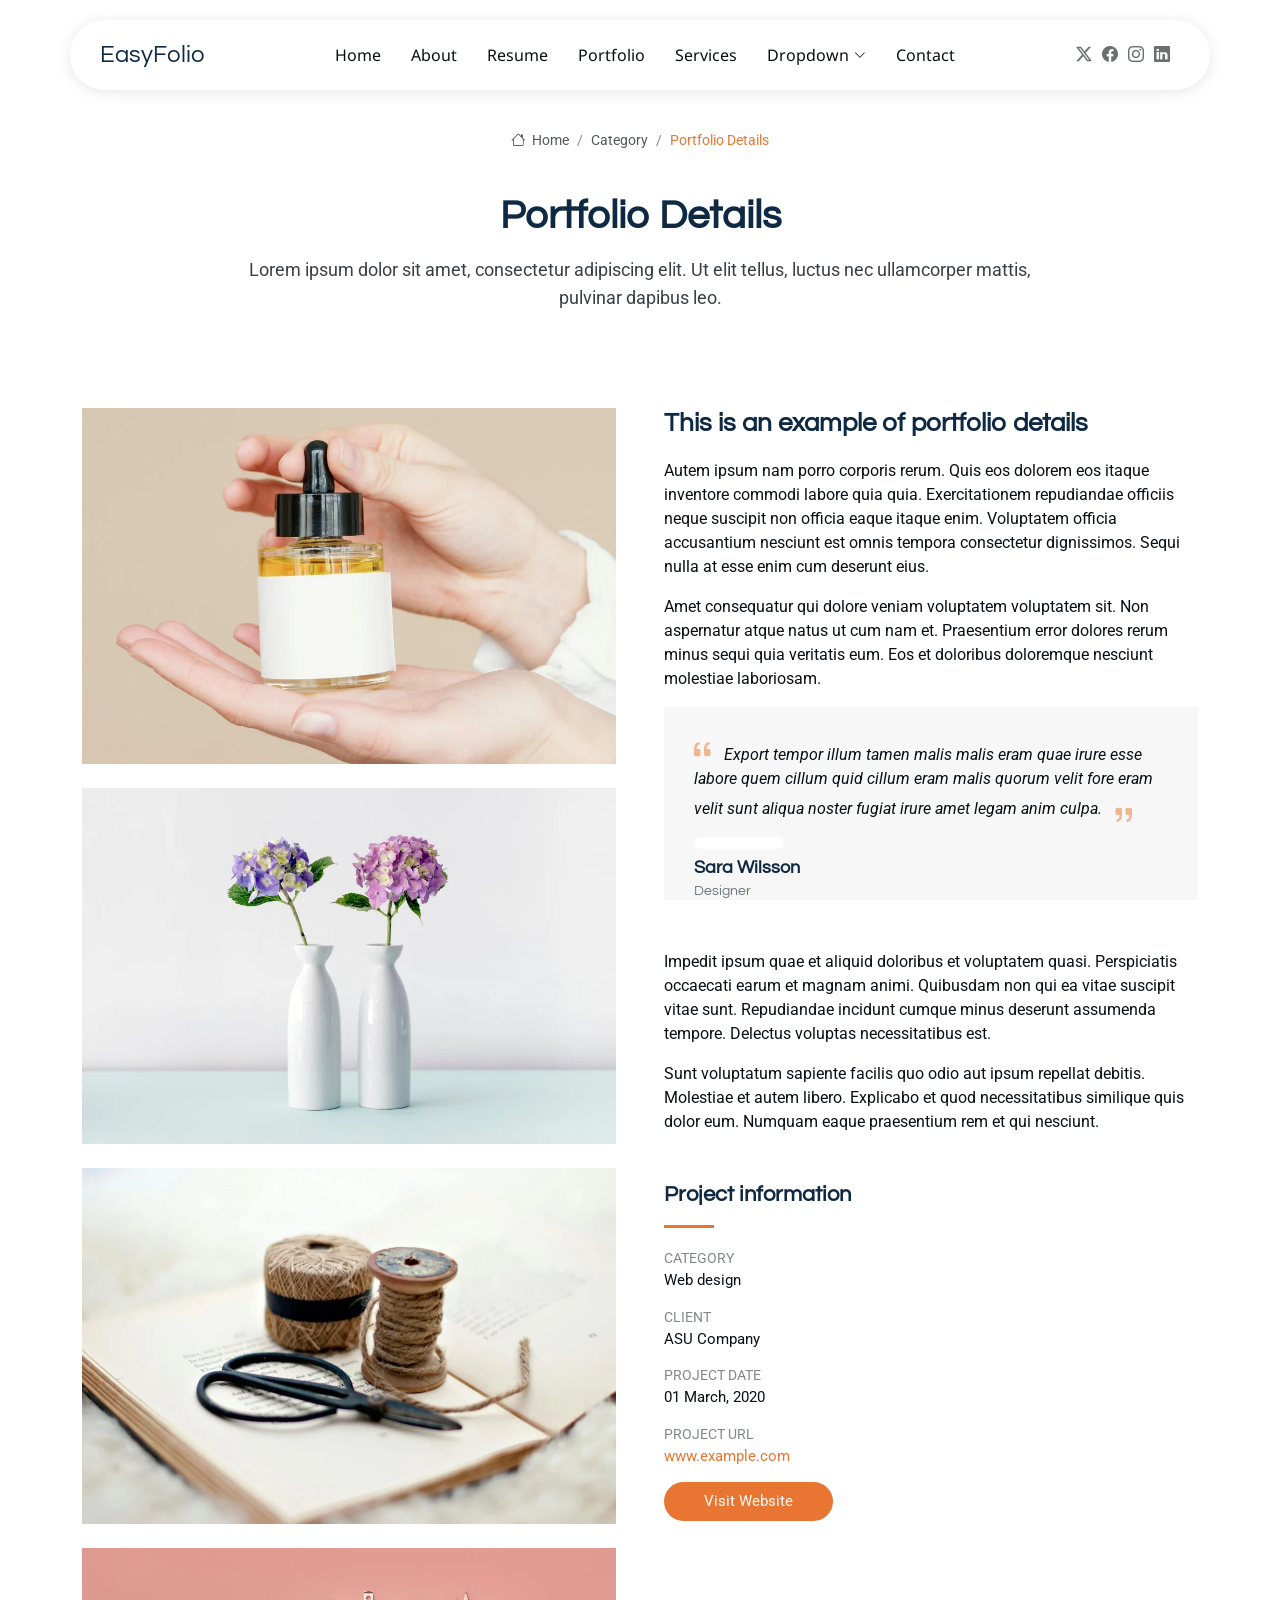
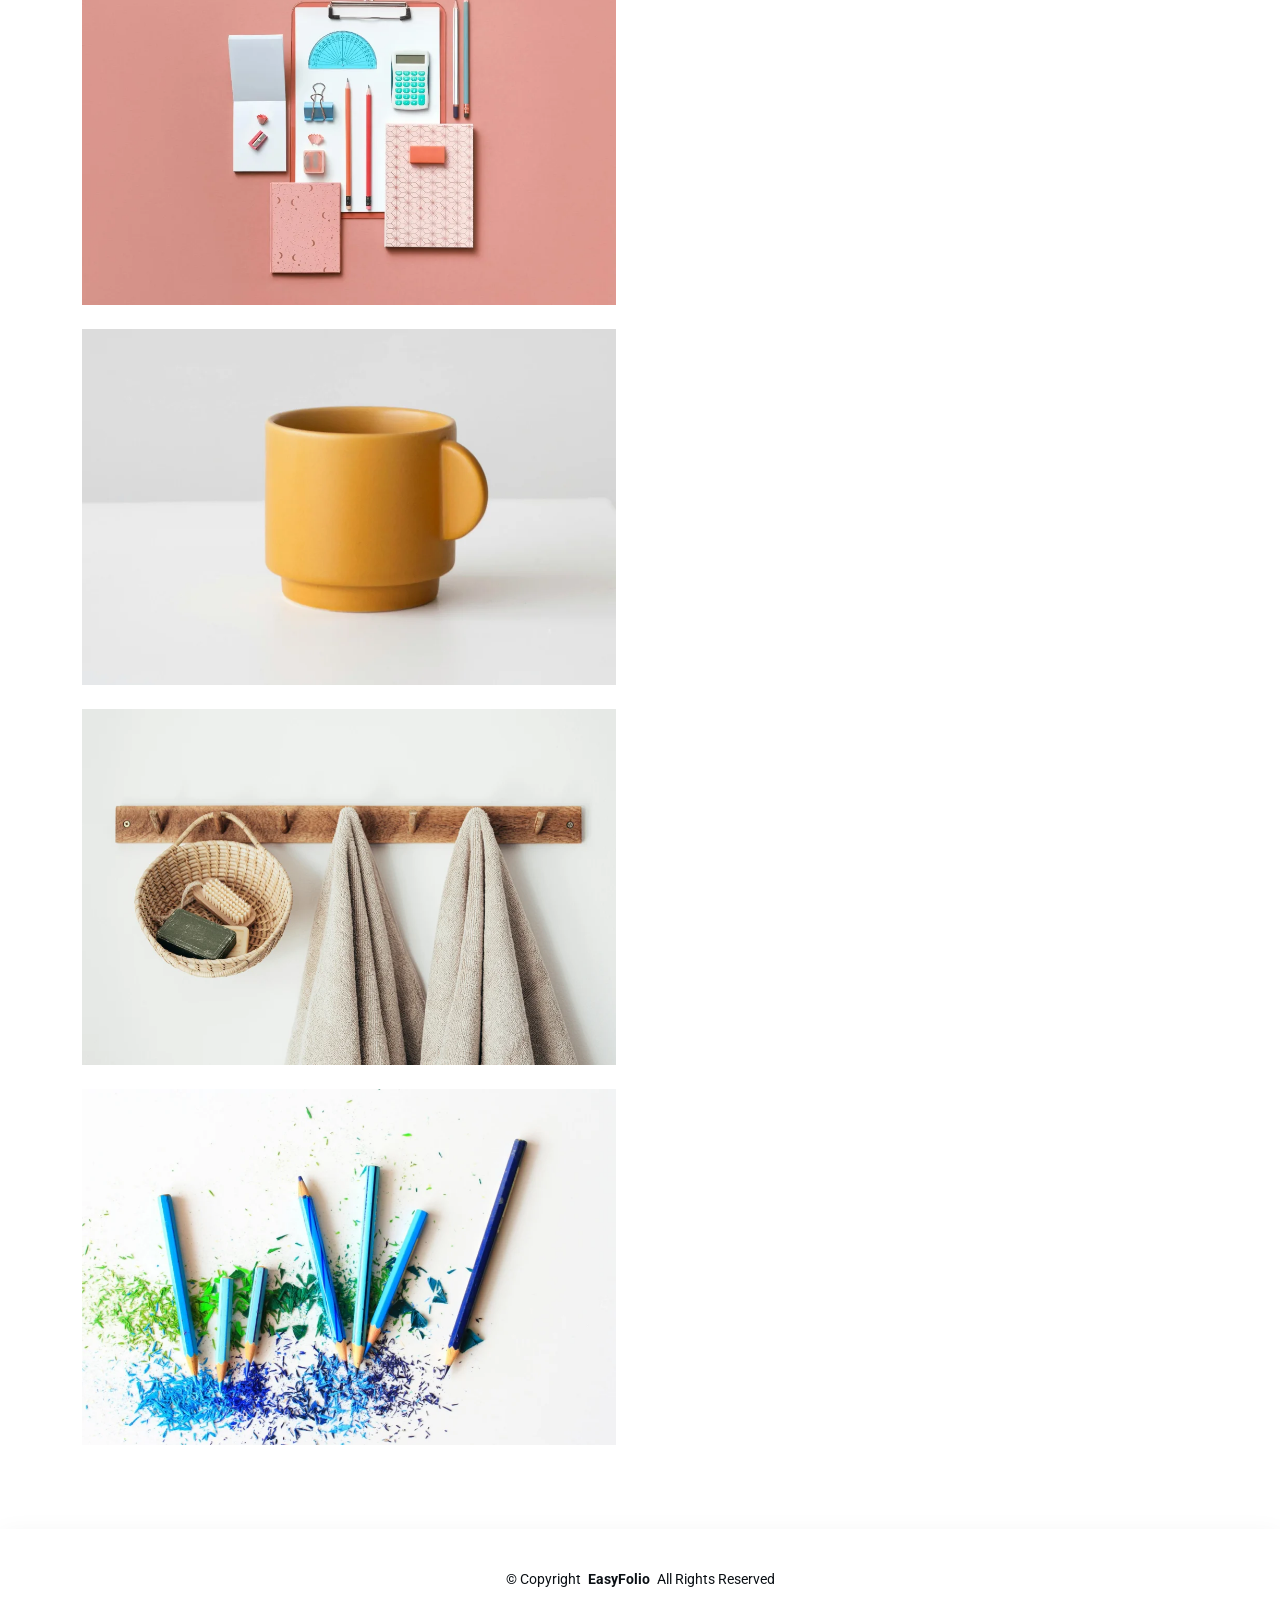
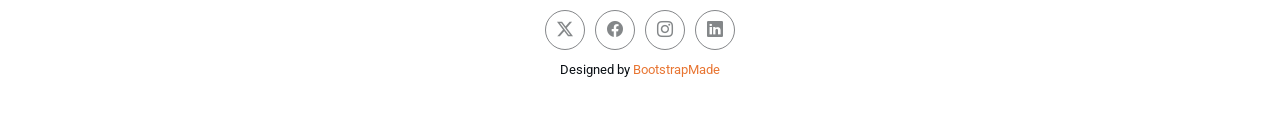
==== portfolio-details.html @ 19ba9a99 "first commit" ====
<!DOCTYPE html>
<html lang="en">

<head>
  <meta charset="utf-8">
  <meta content="width=device-width, initial-scale=1.0" name="viewport">
  <title>Portfolio Details - EasyFolio Bootstrap Template</title>
  <meta name="description" content="">
  <meta name="keywords" content="">

  <!-- Favicons -->
  <link href="assets/img/favicon.png" rel="icon">
  <link href="assets/img/apple-touch-icon.png" rel="apple-touch-icon">

  <!-- Fonts -->
  <link href="https://fonts.googleapis.com" rel="preconnect">
  <link href="https://fonts.gstatic.com" rel="preconnect" crossorigin>
  <link href="https://fonts.googleapis.com/css2?family=Roboto:ital,wght@0,100;0,300;0,400;0,500;0,700;0,900;1,100;1,300;1,400;1,500;1,700;1,900&family=Noto+Sans:ital,wght@0,100;0,200;0,300;0,400;0,500;0,600;0,700;0,800;0,900;1,100;1,200;1,300;1,400;1,500;1,600;1,700;1,800;1,900&family=Questrial:wght@400&display=swap" rel="stylesheet">

  <!-- Vendor CSS Files -->
  <link href="assets/vendor/bootstrap/css/bootstrap.min.css" rel="stylesheet">
  <link href="assets/vendor/bootstrap-icons/bootstrap-icons.css" rel="stylesheet">
  <link href="assets/vendor/aos/aos.css" rel="stylesheet">
  <link href="assets/vendor/glightbox/css/glightbox.min.css" rel="stylesheet">
  <link href="assets/vendor/swiper/swiper-bundle.min.css" rel="stylesheet">

  <!-- Main CSS File -->
  <link href="assets/css/main.css" rel="stylesheet">

  <!-- =======================================================
  * Template Name: EasyFolio
  * Template URL: https://bootstrapmade.com/easyfolio-bootstrap-portfolio-template/
  * Updated: Feb 21 2025 with Bootstrap v5.3.3
  * Author: BootstrapMade.com
  * License: https://bootstrapmade.com/license/
  ======================================================== -->
</head>

<body class="portfolio-details-page">

  <header id="header" class="header d-flex align-items-center sticky-top">
    <div class="header-container container-fluid container-xl position-relative d-flex align-items-center justify-content-between">

      <a href="index.html" class="logo d-flex align-items-center me-auto me-xl-0">
        <!-- Uncomment the line below if you also wish to use an image logo -->
        <!-- <img src="assets/img/logo.webp" alt=""> -->
        <h1 class="sitename">EasyFolio</h1>
      </a>

      <nav id="navmenu" class="navmenu">
        <ul>
          <li><a href="#hero">Home</a></li>
          <li><a href="#about">About</a></li>
          <li><a href="#resume">Resume</a></li>
          <li><a href="#portfolio">Portfolio</a></li>
          <li><a href="#services">Services</a></li>
          <li class="dropdown"><a href="#"><span>Dropdown</span> <i class="bi bi-chevron-down toggle-dropdown"></i></a>
            <ul>
              <li><a href="#">Dropdown 1</a></li>
              <li class="dropdown"><a href="#"><span>Deep Dropdown</span> <i class="bi bi-chevron-down toggle-dropdown"></i></a>
                <ul>
                  <li><a href="#">Deep Dropdown 1</a></li>
                  <li><a href="#">Deep Dropdown 2</a></li>
                  <li><a href="#">Deep Dropdown 3</a></li>
                  <li><a href="#">Deep Dropdown 4</a></li>
                  <li><a href="#">Deep Dropdown 5</a></li>
                </ul>
              </li>
              <li><a href="#">Dropdown 2</a></li>
              <li><a href="#">Dropdown 3</a></li>
              <li><a href="#">Dropdown 4</a></li>
            </ul>
          </li>
          <li><a href="#contact">Contact</a></li>
        </ul>
        <i class="mobile-nav-toggle d-xl-none bi bi-list"></i>
      </nav>

      <div class="header-social-links">
        <a href="#" class="twitter"><i class="bi bi-twitter-x"></i></a>
        <a href="#" class="facebook"><i class="bi bi-facebook"></i></a>
        <a href="#" class="instagram"><i class="bi bi-instagram"></i></a>
        <a href="#" class="linkedin"><i class="bi bi-linkedin"></i></a>
      </div>

    </div>
  </header>

  <main class="main">

    <!-- Page Title -->
    <div class="page-title">
      <div class="breadcrumbs">
        <nav aria-label="breadcrumb">
          <ol class="breadcrumb">
            <li class="breadcrumb-item"><a href="#"><i class="bi bi-house"></i> Home</a></li>
            <li class="breadcrumb-item"><a href="#">Category</a></li>
            <li class="breadcrumb-item active current">Portfolio Details</li>
          </ol>
        </nav>
      </div>

      <div class="title-wrapper">
        <h1>Portfolio Details</h1>
        <p>Lorem ipsum dolor sit amet, consectetur adipiscing elit. Ut elit tellus, luctus nec ullamcorper mattis, pulvinar dapibus leo.</p>
      </div>
    </div><!-- End Page Title -->

    <!-- Portfolio Details Section -->
    <section id="portfolio-details" class="portfolio-details section">

      <div class="container" data-aos="fade-up">

        <div class="row gy-4 g-lg-5">
          <div class="col-lg-6">
            <img src="assets/img/portfolio/portfolio-1.webp" class="img-fluid mb-4" alt="">
            <img src="assets/img/portfolio/portfolio-10.webp" class="img-fluid mb-4" alt="">
            <img src="assets/img/portfolio/portfolio-7.webp" class="img-fluid mb-4" alt="">
            <img src="assets/img/portfolio/portfolio-4.webp" class="img-fluid mb-4" alt="">
            <img src="assets/img/portfolio/portfolio-5.webp" class="img-fluid mb-4" alt="">
            <img src="assets/img/portfolio/portfolio-11.webp" class="img-fluid mb-4" alt="">
            <img src="assets/img/portfolio/portfolio-8.webp" class="img-fluid mb-4" alt="">
          </div>

          <div class="col-lg-6">

            <div class="position-sticky" style="top: 40px">
              <div class="portfolio-description">
                <h2>This is an example of portfolio details</h2>
                <p>
                  Autem ipsum nam porro corporis rerum. Quis eos dolorem eos itaque inventore commodi labore quia quia. Exercitationem repudiandae officiis neque suscipit non officia eaque itaque enim. Voluptatem officia accusantium nesciunt est omnis tempora consectetur dignissimos. Sequi nulla at esse enim cum deserunt eius.
                </p>
                <p>
                  Amet consequatur qui dolore veniam voluptatem voluptatem sit. Non aspernatur atque natus ut cum nam et. Praesentium error dolores rerum minus sequi quia veritatis eum. Eos et doloribus doloremque nesciunt molestiae laboriosam.
                </p>

                <div class="testimonial-item">
                  <p>
                    <i class="bi bi-quote quote-icon-left"></i>
                    <span>Export tempor illum tamen malis malis eram quae irure esse labore quem cillum quid cillum eram malis quorum velit fore eram velit sunt aliqua noster fugiat irure amet legam anim culpa.</span>
                    <i class="bi bi-quote quote-icon-right"></i>
                  </p>
                  <div>
                    <img src="assets/img/person/person-f-5.webp" class="testimonial-img" alt="">
                    <h3>Sara Wilsson</h3>
                    <h4>Designer</h4>
                  </div>
                </div>

                <p>
                  Impedit ipsum quae et aliquid doloribus et voluptatem quasi. Perspiciatis occaecati earum et magnam animi. Quibusdam non qui ea vitae suscipit vitae sunt. Repudiandae incidunt cumque minus deserunt assumenda tempore. Delectus voluptas necessitatibus est.
                </p>

                <p>
                  Sunt voluptatum sapiente facilis quo odio aut ipsum repellat debitis. Molestiae et autem libero. Explicabo et quod necessitatibus similique quis dolor eum. Numquam eaque praesentium rem et qui nesciunt.
                </p>

              </div>

              <div class="portfolio-info mt-5">
                <h3>Project information</h3>
                <ul>
                  <li><strong>Category</strong> Web design</li>
                  <li><strong>Client</strong> ASU Company</li>
                  <li><strong>Project date</strong> 01 March, 2020</li>
                  <li><strong>Project URL</strong> <a href="#">www.example.com</a></li>
                  <li><a href="#" class="btn-visit align-self-start">Visit Website</a></li>
                </ul>
              </div>
            </div>

          </div>
        </div>

      </div>

    </section><!-- /Portfolio Details Section -->

  </main>

  <footer id="footer" class="footer">

    <div class="container">
      <div class="copyright text-center ">
        <p>© <span>Copyright</span> <strong class="px-1 sitename">EasyFolio</strong> <span>All Rights Reserved</span></p>
      </div>
      <div class="social-links d-flex justify-content-center">
        <a href=""><i class="bi bi-twitter-x"></i></a>
        <a href=""><i class="bi bi-facebook"></i></a>
        <a href=""><i class="bi bi-instagram"></i></a>
        <a href=""><i class="bi bi-linkedin"></i></a>
      </div>
      <div class="credits">
        <!-- All the links in the footer should remain intact. -->
        <!-- You can delete the links only if you've purchased the pro version. -->
        <!-- Licensing information: https://bootstrapmade.com/license/ -->
        <!-- Purchase the pro version with working PHP/AJAX contact form: [buy-url] -->
        Designed by <a href="https://bootstrapmade.com/">BootstrapMade</a>
      </div>
    </div>

  </footer>

  <!-- Scroll Top -->
  <a href="#" id="scroll-top" class="scroll-top d-flex align-items-center justify-content-center"><i class="bi bi-arrow-up-short"></i></a>

  <!-- Vendor JS Files -->
  <script src="assets/vendor/bootstrap/js/bootstrap.bundle.min.js"></script>
  <script src="assets/vendor/php-email-form/validate.js"></script>
  <script src="assets/vendor/aos/aos.js"></script>
  <script src="assets/vendor/waypoints/noframework.waypoints.js"></script>
  <script src="assets/vendor/glightbox/js/glightbox.min.js"></script>
  <script src="assets/vendor/imagesloaded/imagesloaded.pkgd.min.js"></script>
  <script src="assets/vendor/isotope-layout/isotope.pkgd.min.js"></script>
  <script src="assets/vendor/swiper/swiper-bundle.min.js"></script>

  <!-- Main JS File -->
  <script src="assets/js/main.js"></script>

</body>

</html>
---- assets/css/main.css ----
/**
* Template Name: EasyFolio
* Template URL: https://bootstrapmade.com/easyfolio-bootstrap-portfolio-template/
* Updated: Feb 21 2025 with Bootstrap v5.3.3
* Author: BootstrapMade.com
* License: https://bootstrapmade.com/license/
*/

/*--------------------------------------------------------------
# Font & Color Variables
# Help: https://bootstrapmade.com/color-system/
--------------------------------------------------------------*/
/* Fonts */
:root {
  --default-font: "Roboto",  system-ui, -apple-system, "Segoe UI", Roboto, "Helvetica Neue", Arial, "Noto Sans", "Liberation Sans", sans-serif, "Apple Color Emoji", "Segoe UI Emoji", "Segoe UI Symbol", "Noto Color Emoji";
  --heading-font: "Questrial",  sans-serif;
  --nav-font: "Noto Sans",  sans-serif;
}

/* Global Colors - The following color variables are used throughout the website. Updating them here will change the color scheme of the entire website */
:root { 
  --background-color: #ffffff; /* Background color for the entire website, including individual sections */
  --default-color: #0a0f14; /* Default color used for the majority of the text content across the entire website */
  --heading-color: #0f2943; /* Color for headings, subheadings and title throughout the website */
  --accent-color: #e87532; /* Accent color that represents your brand on the website. It's used for buttons, links, and other elements that need to stand out */
  --surface-color: #ffffff; /* The surface color is used as a background of boxed elements within sections, such as cards, icon boxes, or other elements that require a visual separation from the global background. */
  --contrast-color: #ffffff; /* Contrast color for text, ensuring readability against backgrounds of accent, heading, or default colors. */
}

/* Nav Menu Colors - The following color variables are used specifically for the navigation menu. They are separate from the global colors to allow for more customization options */
:root {
  --nav-color: #0a0f14;  /* The default color of the main navmenu links */
  --nav-hover-color: #e87532; /* Applied to main navmenu links when they are hovered over or active */
  --nav-mobile-background-color: #ffffff; /* Used as the background color for mobile navigation menu */
  --nav-dropdown-background-color: #ffffff; /* Used as the background color for dropdown items that appear when hovering over primary navigation items */
  --nav-dropdown-color: #0a0f14; /* Used for navigation links of the dropdown items in the navigation menu. */
  --nav-dropdown-hover-color: #e87532; /* Similar to --nav-hover-color, this color is applied to dropdown navigation links when they are hovered over. */
}

/* Color Presets - These classes override global colors when applied to any section or element, providing reuse of the sam color scheme. */

.light-background {
  --background-color: #faf9fb;
  --surface-color: #ffffff;
}

.dark-background {
  --background-color: #060606;
  --default-color: #ffffff;
  --heading-color: #ffffff;
  --surface-color: #252525;
  --contrast-color: #ffffff;
}

/* Smooth scroll */
:root {
  scroll-behavior: smooth;
}

/*--------------------------------------------------------------
# General Styling & Shared Classes
--------------------------------------------------------------*/
body {
  color: var(--default-color);
  background-color: var(--background-color);
  font-family: var(--default-font);
}

a {
  color: var(--accent-color);
  text-decoration: none;
  transition: 0.3s;
}

a:hover {
  color: color-mix(in srgb, var(--accent-color), transparent 25%);
  text-decoration: none;
}

h1,
h2,
h3,
h4,
h5,
h6 {
  color: var(--heading-color);
  font-family: var(--heading-font);
}

/* PHP Email Form Messages
------------------------------*/
.php-email-form .error-message {
  display: none;
  background: #df1529;
  color: #ffffff;
  text-align: left;
  padding: 15px;
  margin-bottom: 24px;
  font-weight: 600;
}

.php-email-form .sent-message {
  display: none;
  color: #ffffff;
  background: #059652;
  text-align: center;
  padding: 15px;
  margin-bottom: 24px;
  font-weight: 600;
}

.php-email-form .loading {
  display: none;
  background: var(--surface-color);
  text-align: center;
  padding: 15px;
  margin-bottom: 24px;
}

.php-email-form .loading:before {
  content: "";
  display: inline-block;
  border-radius: 50%;
  width: 24px;
  height: 24px;
  margin: 0 10px -6px 0;
  border: 3px solid var(--accent-color);
  border-top-color: var(--surface-color);
  animation: php-email-form-loading 1s linear infinite;
}

@keyframes php-email-form-loading {
  0% {
    transform: rotate(0deg);
  }

  100% {
    transform: rotate(360deg);
  }
}

/*--------------------------------------------------------------
# Global Header
--------------------------------------------------------------*/
.header {
  color: var(--default-color);
  background-color: var(--background-color);
  padding: 20px 0;
  transition: all 0.5s;
  z-index: 997;
}

.header .header-container {
  background: var(--surface-color);
  border-radius: 50px;
  padding: 5px 25px;
  box-shadow: 0px 2px 15px rgba(0, 0, 0, 0.1);
}

.header .logo {
  line-height: 1;
}

.header .logo img {
  max-height: 36px;
  margin-right: 8px;
}

.header .logo h1 {
  font-size: 24px;
  margin: 0;
  padding-left: 5px;
  font-weight: 500;
  color: var(--heading-color);
}

.header .header-social-links {
  padding-right: 15px;
}

.header .header-social-links a {
  color: color-mix(in srgb, var(--default-color), transparent 40%);
  padding-left: 6px;
  display: inline-block;
  transition: 0.3s;
  font-size: 16px;
}

.header .header-social-links a:hover {
  color: var(--accent-color);
}

.header .header-social-links a i {
  line-height: 0px;
}

@media (max-width: 1200px) {
  .header {
    padding-top: 10px;
  }

  .header .header-container {
    margin-left: 10px;
    margin-right: 10px;
    padding: 10px 5px 10px 15px;
  }

  .header .logo {
    order: 1;
  }

  .header .header-social-links {
    order: 2;
  }

  .header .navmenu {
    order: 3;
  }
}

/*--------------------------------------------------------------
# Navigation Menu
--------------------------------------------------------------*/
/* Navmenu - Desktop */
@media (min-width: 1200px) {
  .navmenu {
    padding: 0;
  }

  .navmenu ul {
    margin: 0;
    padding: 0;
    display: flex;
    list-style: none;
    align-items: center;
  }

  .navmenu li {
    position: relative;
  }

  .navmenu a,
  .navmenu a:focus {
    color: var(--nav-color);
    padding: 18px 15px;
    font-size: 16px;
    font-family: var(--nav-font);
    font-weight: 400;
    display: flex;
    align-items: center;
    justify-content: space-between;
    white-space: nowrap;
    transition: 0.3s;
  }

  .navmenu a i,
  .navmenu a:focus i {
    font-size: 12px;
    line-height: 0;
    margin-left: 5px;
    transition: 0.3s;
  }

  .navmenu li:last-child a {
    padding-right: 0;
  }

  .navmenu li:hover>a,
  .navmenu .active,
  .navmenu .active:focus {
    color: var(--nav-hover-color);
  }

  .navmenu .dropdown ul {
    margin: 0;
    padding: 10px 0;
    background: var(--nav-dropdown-background-color);
    display: block;
    position: absolute;
    visibility: hidden;
    left: 14px;
    top: 130%;
    opacity: 0;
    transition: 0.3s;
    border-radius: 4px;
    z-index: 99;
    box-shadow: 0px 0px 30px rgba(0, 0, 0, 0.1);
  }

  .navmenu .dropdown ul li {
    min-width: 200px;
  }

  .navmenu .dropdown ul a {
    padding: 10px 20px;
    font-size: 15px;
    text-transform: none;
    color: var(--nav-dropdown-color);
  }

  .navmenu .dropdown ul a i {
    font-size: 12px;
  }

  .navmenu .dropdown ul a:hover,
  .navmenu .dropdown ul .active:hover,
  .navmenu .dropdown ul li:hover>a {
    color: var(--nav-dropdown-hover-color);
  }

  .navmenu .dropdown:hover>ul {
    opacity: 1;
    top: 100%;
    visibility: visible;
  }

  .navmenu .dropdown .dropdown ul {
    top: 0;
    left: -90%;
    visibility: hidden;
  }

  .navmenu .dropdown .dropdown:hover>ul {
    opacity: 1;
    top: 0;
    left: -100%;
    visibility: visible;
  }
}

/* Navmenu - Mobile */
@media (max-width: 1199px) {
  .mobile-nav-toggle {
    color: var(--nav-color);
    font-size: 28px;
    line-height: 0;
    margin-right: 10px;
    cursor: pointer;
    transition: color 0.3s;
  }

  .navmenu {
    padding: 0;
    z-index: 9997;
  }

  .navmenu ul {
    display: none;
    list-style: none;
    position: absolute;
    inset: 60px 20px 20px 20px;
    padding: 10px 0;
    margin: 0;
    border-radius: 6px;
    background-color: var(--nav-mobile-background-color);
    overflow-y: auto;
    transition: 0.3s;
    z-index: 9998;
    box-shadow: 0px 0px 30px rgba(0, 0, 0, 0.1);
  }

  .navmenu a,
  .navmenu a:focus {
    color: var(--nav-dropdown-color);
    padding: 10px 20px;
    font-family: var(--nav-font);
    font-size: 17px;
    font-weight: 500;
    display: flex;
    align-items: center;
    justify-content: space-between;
    white-space: nowrap;
    transition: 0.3s;
  }

  .navmenu a i,
  .navmenu a:focus i {
    font-size: 12px;
    line-height: 0;
    margin-left: 5px;
    width: 30px;
    height: 30px;
    display: flex;
    align-items: center;
    justify-content: center;
    border-radius: 50%;
    transition: 0.3s;
    background-color: color-mix(in srgb, var(--accent-color), transparent 90%);
  }

  .navmenu a i:hover,
  .navmenu a:focus i:hover {
    background-color: var(--accent-color);
    color: var(--contrast-color);
  }

  .navmenu a:hover,
  .navmenu .active,
  .navmenu .active:focus {
    color: var(--nav-dropdown-hover-color);
  }

  .navmenu .active i,
  .navmenu .active:focus i {
    background-color: var(--accent-color);
    color: var(--contrast-color);
    transform: rotate(180deg);
  }

  .navmenu .dropdown ul {
    position: static;
    display: none;
    z-index: 99;
    padding: 10px 0;
    margin: 10px 20px;
    background-color: var(--nav-dropdown-background-color);
    border: 1px solid color-mix(in srgb, var(--default-color), transparent 90%);
    box-shadow: none;
    transition: all 0.5s ease-in-out;
  }

  .navmenu .dropdown ul ul {
    background-color: rgba(33, 37, 41, 0.1);
  }

  .navmenu .dropdown>.dropdown-active {
    display: block;
    background-color: rgba(33, 37, 41, 0.03);
  }

  .mobile-nav-active {
    overflow: hidden;
  }

  .mobile-nav-active .mobile-nav-toggle {
    color: #fff;
    position: absolute;
    font-size: 32px;
    top: 15px;
    right: 15px;
    margin-right: 0;
    z-index: 9999;
  }

  .mobile-nav-active .navmenu {
    position: fixed;
    overflow: hidden;
    inset: 0;
    background: rgba(33, 37, 41, 0.8);
    transition: 0.3s;
  }

  .mobile-nav-active .navmenu>ul {
    display: block;
  }
}

/*--------------------------------------------------------------
# Global Footer
--------------------------------------------------------------*/
.footer {
  color: var(--default-color);
  background-color: var(--background-color);
  font-size: 14px;
  padding: 40px 0;
  position: relative;
  box-shadow: 0 5px 25px rgba(0, 0, 0, 0.05);
}

.footer .copyright p {
  margin-bottom: 0;
}

.footer .social-links {
  margin-top: 20px;
}

.footer .social-links a {
  display: flex;
  align-items: center;
  justify-content: center;
  width: 40px;
  height: 40px;
  border-radius: 50%;
  border: 1px solid color-mix(in srgb, var(--default-color), transparent 50%);
  font-size: 16px;
  color: color-mix(in srgb, var(--default-color), transparent 50%);
  margin: 0 5px;
  transition: 0.3s;
}

.footer .social-links a:hover {
  color: var(--accent-color);
  border-color: var(--accent-color);
}

.footer .credits {
  margin-top: 10px;
  font-size: 13px;
  text-align: center;
}

/*--------------------------------------------------------------
# Scroll Top Button
--------------------------------------------------------------*/
.scroll-top {
  position: fixed;
  visibility: hidden;
  opacity: 0;
  right: 15px;
  bottom: -15px;
  z-index: 99999;
  background-color: var(--accent-color);
  width: 44px;
  height: 44px;
  border-radius: 50px;
  transition: all 0.4s;
}

.scroll-top i {
  font-size: 24px;
  color: var(--contrast-color);
  line-height: 0;
}

.scroll-top:hover {
  background-color: color-mix(in srgb, var(--accent-color), transparent 20%);
  color: var(--contrast-color);
}

.scroll-top.active {
  visibility: visible;
  opacity: 1;
  bottom: 15px;
}

/*--------------------------------------------------------------
# Disable aos animation delay on mobile devices
--------------------------------------------------------------*/
@media screen and (max-width: 768px) {
  [data-aos-delay] {
    transition-delay: 0 !important;
  }
}

/*--------------------------------------------------------------
# Global Page Titles & Breadcrumbs
--------------------------------------------------------------*/
.page-title {
  text-align: center;
  padding: 20px 0;
}

.page-title .breadcrumbs {
  margin-bottom: 1.5rem;
}

.page-title .breadcrumbs .breadcrumb {
  justify-content: center;
  margin: 0;
  padding: 0;
  background: none;
}

.page-title .breadcrumbs .breadcrumb .breadcrumb-item {
  font-size: 0.9rem;
  color: color-mix(in srgb, var(--default-color), transparent 30%);
}

.page-title .breadcrumbs .breadcrumb .breadcrumb-item.active {
  color: var(--accent-color);
}

.page-title .breadcrumbs .breadcrumb .breadcrumb-item a {
  color: inherit;
  text-decoration: none;
  transition: color 0.3s ease;
}

.page-title .breadcrumbs .breadcrumb .breadcrumb-item a:hover {
  color: var(--accent-color);
}

.page-title .breadcrumbs .breadcrumb .breadcrumb-item a i {
  font-size: 0.9rem;
  margin-right: 0.2rem;
}

.page-title .breadcrumbs .breadcrumb .breadcrumb-item+.breadcrumb-item::before {
  color: color-mix(in srgb, var(--default-color), transparent 50%);
}

.page-title .title-wrapper {
  max-width: 800px;
  margin: 0 auto;
  padding: 1rem 0;
}

.page-title .title-wrapper h1 {
  font-size: 2.5rem;
  margin-bottom: 1rem;
  font-weight: 700;
  color: var(--heading-color);
}

.page-title .title-wrapper p {
  font-size: 1.1rem;
  color: color-mix(in srgb, var(--default-color), transparent 20%);
  margin: 0;
  line-height: 1.6;
}

@media (max-width: 768px) {
  .page-title .title-wrapper h1 {
    font-size: 2rem;
  }

  .page-title .title-wrapper p {
    font-size: 1rem;
  }
}

@media (max-width: 576px) {
  .page-title .title-wrapper h1 {
    font-size: 1.75rem;
  }
}

/*--------------------------------------------------------------
# Global Sections
--------------------------------------------------------------*/
section,
.section {
  color: var(--default-color);
  background-color: var(--background-color);
  padding: 60px 0;
  scroll-margin-top: 90px;
  overflow: clip;
}

@media (max-width: 1199px) {

  section,
  .section {
    scroll-margin-top: 66px;
  }
}

/*--------------------------------------------------------------
# Global Section Titles
--------------------------------------------------------------*/
.section-title {
  text-align: center;
  padding-bottom: 60px;
  position: relative;
}

.section-title h2 {
  font-size: 42px;
  font-weight: 700;
  margin-bottom: 10px;
  background: linear-gradient(120deg, var(--heading-color), var(--accent-color));
  -webkit-background-clip: text;
  -webkit-text-fill-color: transparent;
  background-clip: text;
  position: relative;
}

.section-title .title-shape {
  width: 200px;
  height: 20px;
  margin: 0 auto;
  color: var(--accent-color);
  opacity: 0.5;
}

.section-title .title-shape svg {
  width: 100%;
  height: 100%;
}

.section-title p {
  margin: 15px auto 0;
  font-size: 16px;
  max-width: 700px;
  color: color-mix(in srgb, var(--default-color), transparent 25%);
  line-height: 1.8;
}

@media (max-width: 768px) {
  .section-title h2 {
    font-size: 32px;
  }

  .section-title .subtitle-wrapper .subtitle {
    font-size: 13px;
  }
}

/*--------------------------------------------------------------
# Hero Section
--------------------------------------------------------------*/
.hero {
  padding: 80px 0;
  position: relative;
  overflow: hidden;
}

.hero .content h2 {
  font-size: 3.5rem;
  font-weight: 700;
  line-height: 1.2;
  margin-bottom: 1.5rem;
}

@media (max-width: 991px) {
  .hero .content h2 {
    font-size: 2.5rem;
  }
}

.hero .content .lead {
  font-size: 1.25rem;
  margin-bottom: 2rem;
  color: color-mix(in srgb, var(--default-color), transparent 20%);
}

.hero .cta-buttons {
  display: flex;
  gap: 1rem;
  margin-bottom: 3rem;
}

@media (max-width: 576px) {
  .hero .cta-buttons {
    flex-direction: column;
  }
}

.hero .cta-buttons .btn {
  padding: 0.8rem 2rem;
  font-size: 1rem;
  font-weight: 500;
  border-radius: 50px;
  transition: all 0.3s ease;
}

.hero .cta-buttons .btn.btn-primary {
  background-color: var(--accent-color);
  border-color: var(--accent-color);
  color: var(--contrast-color);
}

.hero .cta-buttons .btn.btn-primary:hover {
  background-color: color-mix(in srgb, var(--accent-color), transparent 15%);
  border-color: color-mix(in srgb, var(--accent-color), transparent 15%);
  transform: translateY(-2px);
}

.hero .cta-buttons .btn.btn-outline {
  border: 2px solid color-mix(in srgb, var(--accent-color), transparent 70%);
  color: var(--accent-color);
  background: transparent;
}

.hero .cta-buttons .btn.btn-outline:hover {
  background-color: var(--accent-color);
  color: var(--contrast-color);
  transform: translateY(-2px);
}

.hero .hero-stats {
  display: flex;
  gap: 3rem;
  margin-top: 2rem;
}

@media (max-width: 576px) {
  .hero .hero-stats {
    flex-direction: column;
    gap: 1.5rem;
  }
}

.hero .hero-stats .stat-item .stat-number {
  display: block;
  font-size: 2.5rem;
  font-weight: 700;
  color: var(--heading-color);
  line-height: 1;
}

.hero .hero-stats .stat-item .stat-label {
  font-size: 0.9rem;
  color: color-mix(in srgb, var(--default-color), transparent 30%);
  margin-top: 0.5rem;
  display: block;
}

.hero .hero-image {
  position: relative;
  padding: 2rem;
}

.hero .hero-image img {
  position: relative;
  z-index: 2;
}

.hero .hero-image .shape-1,
.hero .hero-image .shape-2 {
  position: absolute;
  border-radius: 30% 70% 70% 30%/30% 30% 70% 70%;
  z-index: 1;
}

.hero .hero-image .shape-1 {
  width: 300px;
  height: 300px;
  background-color: color-mix(in srgb, var(--accent-color), transparent 85%);
  top: -20px;
  right: -20px;
  animation: morphShape 15s linear infinite;
}

.hero .hero-image .shape-2 {
  width: 200px;
  height: 200px;
  background-color: color-mix(in srgb, var(--heading-color), transparent 90%);
  bottom: -20px;
  left: -20px;
  animation: morphShape 20s linear infinite reverse;
}

@media (max-width: 991px) {
  .hero {
    text-align: center;
    padding: 60px 0;
  }

  .hero .cta-buttons {
    justify-content: center;
  }

  .hero .hero-stats {
    justify-content: center;
  }

  .hero .hero-image {
    margin-top: 3rem;
  }
}

@keyframes morphShape {
  0% {
    border-radius: 30% 70% 70% 30%/30% 30% 70% 70%;
  }

  25% {
    border-radius: 58% 42% 75% 25%/76% 46% 54% 24%;
  }

  50% {
    border-radius: 50% 50% 33% 67%/55% 27% 73% 45%;
  }

  75% {
    border-radius: 33% 67% 58% 42%/63% 68% 32% 37%;
  }

  100% {
    border-radius: 30% 70% 70% 30%/30% 30% 70% 70%;
  }
}

/*--------------------------------------------------------------
# About Section
--------------------------------------------------------------*/
.about .about-image {
  position: relative;
}

.about .about-image img {
  box-shadow: 0 0 30px rgba(0, 0, 0, 0.1);
}

.about .about-content {
  padding-left: 2rem;
}

@media (max-width: 991.98px) {
  .about .about-content {
    padding-left: 0;
    margin-top: 3rem;
  }
}

.about .about-content .subtitle {
  font-size: 0.875rem;
  font-weight: 600;
  letter-spacing: 2px;
  color: var(--accent-color);
  margin-bottom: 1rem;
  display: block;
}

.about .about-content h2 {
  font-size: 2rem;
  font-weight: 700;
  margin-bottom: 1.5rem;
}

.about .about-content .lead {
  font-size: 1.1rem;
  color: color-mix(in srgb, var(--default-color), transparent 25%);
}

.about .personal-info {
  margin-top: 2rem;
  padding: 2rem;
  background-color: var(--surface-color);
  border-radius: 1rem;
  box-shadow: 0 0 30px rgba(0, 0, 0, 0.05);
}

.about .personal-info .info-item {
  display: flex;
  flex-direction: column;
  gap: 0.5rem;
}

.about .personal-info .info-item .label {
  font-size: 0.875rem;
  color: color-mix(in srgb, var(--default-color), transparent 40%);
}

.about .personal-info .info-item .value {
  font-weight: 600;
  color: var(--heading-color);
}

.about .signature {
  display: flex;
  align-items: center;
  gap: 1.5rem;
}

.about .signature .signature-image {
  max-width: 150px;
}

.about .signature .signature-info h4 {
  font-size: 1.25rem;
  margin-bottom: 0.25rem;
}

.about .signature .signature-info p {
  font-size: 0.875rem;
  color: color-mix(in srgb, var(--default-color), transparent 40%);
  margin: 0;
}

/*--------------------------------------------------------------
# Skills Section
--------------------------------------------------------------*/
.skills .skill-box {
  background-color: var(--surface-color);
  padding: 2rem;
  border-radius: 8px;
  box-shadow: 0 0 20px rgba(0, 0, 0, 0.05);
}

.skills .skill-box h3 {
  font-size: 1.2rem;
  margin-bottom: 1rem;
  font-weight: 600;
}

.skills .skill-box p {
  font-size: 0.9rem;
  margin-bottom: 0.8rem;
  opacity: 0.6;
}

.skills .skill-box .progress {
  background-color: color-mix(in srgb, var(--accent-color), transparent 85%);
  border-radius: 50px;
  height: 8px;
  margin-top: 5px;
  overflow: hidden;
}

.skills .skill-box .progress .progress-bar {
  background-color: var(--accent-color);
  height: 100%;
  position: relative;
  border-radius: 50px;
  transition: 0.9s;
  width: 1px;
}

/*--------------------------------------------------------------
# Resume Section
--------------------------------------------------------------*/
.resume .resume-wrapper .resume-block {
  margin-bottom: 3rem;
}

.resume .resume-wrapper .resume-block:last-child {
  margin-bottom: 0;
}

.resume .resume-wrapper .resume-block h2 {
  font-size: 2rem;
  margin-bottom: 0.8rem;
  font-weight: 700;
}

.resume .resume-wrapper .resume-block h2 span {
  color: var(--accent-color);
}

.resume .resume-wrapper .resume-block .lead {
  color: color-mix(in srgb, var(--default-color), transparent 25%);
  margin-bottom: 3rem;
}

.resume .resume-wrapper .timeline {
  position: relative;
  
}

.resume .resume-wrapper .timeline::before {
  content: "";
  position: absolute;
 right: 19%;
  top: 0;
  height: 100%;
  width: 2px;
  background-color: color-mix(in srgb, var(--accent-color), transparent 85%);
}

.resume .resume-wrapper .timeline .timeline-item {
  display: flex;
  align-items: flex-start;
  margin-bottom: 2.5rem;
  position: relative;
}

.resume .resume-wrapper .timeline .timeline-item:last-child {
  margin-bottom: 0;
}

.resume .resume-wrapper .timeline .timeline-item .timeline-left {
  width: 20%;
  padding-right: 3rem;
}

.resume .resume-wrapper .timeline .timeline-item .timeline-left .company {
  color: var(--heading-color);
  font-weight: 600;
  font-size: 1.1rem;
  margin-bottom: 0.25rem;
}

.resume .resume-wrapper .timeline .timeline-item .timeline-left .period {
  color: var(--accent-color);
  font-size: 0.9rem;
}

.resume .resume-wrapper .timeline .timeline-item .timeline-dot {
  position: absolute;
 right: calc(20% + 1px);
  transform: translateX(-50%);
  width: 1rem;
  height: 1rem;
  background-color: var(--accent-color);
  border-radius: 50%;
}

.resume .resume-wrapper .timeline .timeline-item .timeline-right {
  width: 70%;
  padding-right: 3rem;
  margin-top: -4px;
}

.resume .resume-wrapper .timeline .timeline-item .timeline-right .position {
  color: var(--heading-color);
  font-size: 1.2rem;
  margin-bottom: 0.6rem;
  font-weight: 600;
}

.resume .resume-wrapper .timeline .timeline-item .timeline-right .description {
  color: color-mix(in srgb, var(--default-color), transparent 25%);
}

.resume .resume-wrapper .timeline .timeline-item .timeline-right ul {
  padding-left: 15px;
}

.resume .resume-wrapper .timeline .timeline-item .timeline-right ul li {
  padding-bottom: 12px;
}

@media (max-width: 992px) {
  .resume .resume-wrapper .resume-block h2 {
    font-size: 2rem;
  }

  .resume .resume-wrapper .timeline::before {
    left: 1rem;
  }

  .resume .resume-wrapper .timeline .timeline-item {
    flex-direction: column;
    margin-bottom: 20px;
  }

  .resume .resume-wrapper .timeline .timeline-item .timeline-left {
    width: 100%;
    text-align: left;
    padding-right: 0;
    padding-left: 2.5rem;
    margin-bottom: 1.6rem;
    margin-top: -4px;
  }

  .resume .resume-wrapper .timeline .timeline-item .timeline-dot {
    left: calc(1rem + 1px);
  }

  .resume .resume-wrapper .timeline .timeline-item .timeline-right {
    width: 100%;
    padding-left: 2.5rem;
  }
}

/*--------------------------------------------------------------
# Portfolio Section
--------------------------------------------------------------*/
.portfolio .portfolio-filters-container {
  margin-bottom: 40px;
}

.portfolio .portfolio-filters {
  display: flex;
  justify-content: center;
  gap: 15px;
  flex-wrap: wrap;
  padding: 0;
  margin: 0;
  list-style: none;
}

.portfolio .portfolio-filters li {
  font-size: 15px;
  font-weight: 500;
  padding: 8px 20px;
  cursor: pointer;
  border-radius: 30px;
  background-color: color-mix(in srgb, var(--surface-color), transparent 50%);
  color: var(--default-color);
  transition: all 0.3s ease-in-out;
}

.portfolio .portfolio-filters li:hover {
  background-color: color-mix(in srgb, var(--accent-color), transparent 85%);
  color: var(--accent-color);
  transform: translateY(-2px);
}

.portfolio .portfolio-filters li.filter-active {
  background-color: var(--accent-color);
  color: var(--contrast-color);
}

.portfolio .portfolio-card {
  background-color: var(--surface-color);
  border-radius: 15px;
  overflow: hidden;
  box-shadow: 0 5px 25px rgba(0, 0, 0, 0.05);
  transition: all 0.3s ease-in-out;
}

.portfolio .portfolio-card:hover {
  transform: translateY(-10px);
  box-shadow: 0 8px 35px rgba(0, 0, 0, 0.1);
}

.portfolio .portfolio-card:hover .portfolio-overlay {
  opacity: 1;
  visibility: visible;
}

.portfolio .portfolio-card:hover .portfolio-overlay .portfolio-actions {
  transform: translateY(0);
}

.portfolio .portfolio-card .portfolio-image {
  position: relative;
  overflow: hidden;
  aspect-ratio: 16/10;
}

.portfolio .portfolio-card .portfolio-image img {
  width: 100%;
  height: 100%;
  object-fit: cover;
  transition: transform 0.6s ease-in-out;
}

.portfolio .portfolio-card .portfolio-overlay {
  position: absolute;
  top: 0;
  left: 0;
  width: 100%;
  height: 100%;
  background: linear-gradient(to top, rgba(0, 0, 0, 0.7), transparent);
  opacity: 0;
  visibility: hidden;
  transition: all 0.4s ease-in-out;
  display: flex;
  align-items: flex-end;
  padding: 20px;
}

.portfolio .portfolio-card .portfolio-overlay .portfolio-actions {
  transform: translateY(20px);
  transition: all 0.4s ease-in-out;
  display: flex;
  gap: 15px;
}

.portfolio .portfolio-card .portfolio-overlay .portfolio-actions a {
  width: 45px;
  height: 45px;
  background-color: var(--surface-color);
  border-radius: 50%;
  display: flex;
  align-items: center;
  justify-content: center;
  color: var(--accent-color);
  font-size: 20px;
  transition: all 0.3s ease;
}

.portfolio .portfolio-card .portfolio-overlay .portfolio-actions a:hover {
  background-color: var(--accent-color);
  color: var(--contrast-color);
  transform: scale(1.1);
}

.portfolio .portfolio-card .portfolio-content {
  padding: 25px;
}

.portfolio .portfolio-card .portfolio-content .category {
  font-size: 14px;
  color: var(--accent-color);
  text-transform: uppercase;
  letter-spacing: 1px;
  font-weight: 500;
  display: block;
  margin-bottom: 10px;
}

.portfolio .portfolio-card .portfolio-content h3 {
  font-size: 20px;
  margin: 0 0 15px;
  font-weight: 600;
  transition: color 0.3s ease;
}

.portfolio .portfolio-card .portfolio-content h3:hover {
  color: var(--accent-color);
}

.portfolio .portfolio-card .portfolio-content p {
  font-size: 15px;
  color: color-mix(in srgb, var(--default-color), transparent 30%);
  margin: 0;
  line-height: 1.6;
}

@media (max-width: 768px) {
  .portfolio .portfolio-filters li {
    font-size: 14px;
    padding: 6px 15px;
  }

  .portfolio .portfolio-card .portfolio-content {
    padding: 20px;
  }

  .portfolio .portfolio-card .portfolio-content h3 {
    font-size: 18px;
  }

  .portfolio .portfolio-card .portfolio-content p {
    font-size: 14px;
  }
}

/*--------------------------------------------------------------
# Testimonials Section
--------------------------------------------------------------*/
.testimonials .testimonials-slider {
  width: 100%;
  position: relative;
  padding-bottom: 60px;
}

.testimonials .swiper-wrapper {
  height: auto;
}

.testimonials .testimonial-item {
  background-color: var(--surface-color);
  padding: 40px;
  border-radius: 20px;
}

@media (max-width: 575px) {
  .testimonials .testimonial-item {
    padding: 20px;
  }
}

.testimonials .testimonial-item h2 {
  font-size: 24px;
  font-weight: 600;
  margin-bottom: 20px;
}

.testimonials .testimonial-item p {
  font-size: 16px;
  line-height: 1.8;
  margin-bottom: 30px;
  font-style: italic;
}

.testimonials .testimonial-item .profile {
  gap: 15px;
}

.testimonials .testimonial-item .profile .profile-img {
  width: 60px;
  height: 60px;
  border-radius: 50%;
  object-fit: cover;
}

.testimonials .testimonial-item .profile .profile-info h3 {
  font-size: 18px;
  margin: 0;
  font-weight: 600;
}

.testimonials .testimonial-item .profile .profile-info span {
  font-size: 14px;
  color: color-mix(in srgb, var(--default-color) 70%, transparent);
}

.testimonials .testimonial-item .featured-img-wrapper {
  min-height: 400px;
  position: relative;
  overflow: hidden;
  border-radius: 16px;
}

.testimonials .testimonial-item .featured-img {
  width: 100%;
  height: 100%;
  object-fit: cover;
  position: absolute;
  top: 0;
  left: 0;
}

.testimonials .swiper-navigation {
  position: absolute;
  bottom: 0;
  gap: 10px;
}

.testimonials .swiper-button-prev,
.testimonials .swiper-button-next {
  position: relative;
  left: auto;
  right: auto;
  top: auto;
  margin: 0;
  width: 44px;
  height: 44px;
  background-color: var(--surface-color);
  border-radius: 50%;
  border: 1px solid color-mix(in srgb, var(--default-color) 10%, transparent);
  transition: 0.3s;
}

.testimonials .swiper-button-prev::after,
.testimonials .swiper-button-next::after {
  font-size: 20px;
  color: var(--default-color);
}

.testimonials .swiper-button-prev:hover,
.testimonials .swiper-button-next:hover {
  background-color: var(--accent-color);
  border-color: var(--accent-color);
}

.testimonials .swiper-button-prev:hover::after,
.testimonials .swiper-button-next:hover::after {
  color: var(--contrast-color);
}

/*--------------------------------------------------------------
# Services Section
--------------------------------------------------------------*/
.services {
  padding: 80px 0;
}

.services .servies-title {
  font-size: 2.5rem;
  margin-bottom: 1.5rem;
}

.services .btn-outline-primary {
  color: var(--accent-color);
  border-color: var(--accent-color);
  padding: 10px 30px;
  border-radius: 50px;
  transition: all 0.3s ease;
}

.services .btn-outline-primary:hover {
  background-color: var(--accent-color);
  color: var(--contrast-color);
}

.services .service-item {
  background-color: var(--surface-color);
  padding: 30px;
  border-radius: 10px;
  box-shadow: 0 5px 15px rgba(0, 0, 0, 0.1);
  height: 100%;
  transition: transform 0.3s ease;
}

.services .service-item:hover {
  transform: scale(1.05);
}

.services .service-item i {
  font-size: 2.5rem;
  color: var(--accent-color);
  display: inline-block;
  margin-bottom: 15px;
}

.services .service-item h3 {
  font-size: 1.25rem;
  margin-bottom: 15px;
}

.services .service-item h3 a {
  color: var(--heading-color);
}

.services .service-item h3 a:hover {
  color: var(--accent-color);
}

.services .service-item p {
  font-size: 0.9rem;
  color: color-mix(in srgb, var(--default-color), transparent 25%);
}

@media (max-width: 991px) {
  .services h2 {
    font-size: 2rem;
  }
}

/*--------------------------------------------------------------
# Faq Section
--------------------------------------------------------------*/
.faq .faq-container .faq-item {
  background-color: var(--surface-color);
  position: relative;
  padding: 20px;
  margin-bottom: 15px;
  border: 1px solid color-mix(in srgb, var(--default-color), transparent 85%);
  border-radius: 5px;
  overflow: hidden;
}

.faq .faq-container .faq-item:last-child {
  margin-bottom: 0;
}

.faq .faq-container .faq-item h3 {
  font-weight: 600;
  font-size: 16px;
  line-height: 24px;
  margin: 0 30px 0 0;
  transition: 0.3s;
  cursor: pointer;
  display: flex;
  align-items: center;
}

.faq .faq-container .faq-item h3 .num {
  color: var(--accent-color);
  padding-right: 5px;
}

.faq .faq-container .faq-item h3:hover {
  color: var(--accent-color);
}

.faq .faq-container .faq-item .faq-content {
  display: grid;
  grid-template-rows: 0fr;
  transition: 0.3s ease-in-out;
  visibility: hidden;
  opacity: 0;
}

.faq .faq-container .faq-item .faq-content p {
  margin-bottom: 0;
  overflow: hidden;
}

.faq .faq-container .faq-item .faq-toggle {
  position: absolute;
  top: 20px;
  right: 20px;
  font-size: 16px;
  line-height: 0;
  transition: 0.3s;
  cursor: pointer;
}

.faq .faq-container .faq-item .faq-toggle:hover {
  color: var(--accent-color);
}

.faq .faq-container .faq-active {
  background-color: color-mix(in srgb, var(--accent-color), transparent 97%);
  border-color: color-mix(in srgb, var(--accent-color), transparent 80%);
}

.faq .faq-container .faq-active h3 {
  color: var(--accent-color);
}

.faq .faq-container .faq-active .faq-content {
  grid-template-rows: 1fr;
  visibility: visible;
  opacity: 1;
  padding-top: 10px;
}

.faq .faq-container .faq-active .faq-toggle {
  transform: rotate(90deg);
  color: var(--accent-color);
}

/*--------------------------------------------------------------
# Contact Section
--------------------------------------------------------------*/
.contact .section-category {
  font-family: var(--heading-font);
  font-weight: 600;
  font-size: 0.9rem;
  text-transform: uppercase;
  letter-spacing: 1px;
}

.contact .content h2 {
  font-weight: 700;
  line-height: 1.2;
}

.contact .content .lead {
  color: color-mix(in srgb, var(--default-color), transparent 25%);
}

.contact .contact-info .info-item {
  font-size: 1.1rem;
}

.contact .contact-info .info-item i {
  color: var(--accent-color);
  font-size: 1.4rem;
}

.contact .contact-info .map-link {
  color: var(--heading-color);
  font-weight: 500;
  font-size: 1.1rem;
  transition: all 0.3s ease;
}

.contact .contact-info .map-link i {
  transition: transform 0.3s ease;
}

.contact .contact-info .map-link:hover {
  color: var(--accent-color);
}

.contact .contact-info .map-link:hover i {
  transform: translateX(5px);
}

.contact .contact-form {
  background-color: var(--surface-color);
  border: none;
  box-shadow: 0 5px 25px rgba(0, 0, 0, 0.05);
  border-radius: 12px;
}

.contact .contact-form .form-control,
.contact .contact-form .form-select {
  padding: 0.75rem 1.25rem;
  border-color: #e5e5e5;
  border-radius: 8px;
  font-size: 1rem;
}

.contact .contact-form .form-control:focus,
.contact .contact-form .form-select:focus {
  border-color: color-mix(in srgb, var(--accent-color), transparent 50%);
  box-shadow: 0 0 0 0.25rem color-mix(in srgb, var(--accent-color), transparent 90%);
}

.contact .contact-form .form-control::placeholder,
.contact .contact-form .form-select::placeholder {
  color: color-mix(in srgb, var(--default-color), transparent 50%);
}

.contact .contact-form .btn-submit {
  background-color: var(--accent-color);
  color: var(--contrast-color);
  padding: 0.75rem 2rem;
  font-weight: 500;
  border-radius: 8px;
  transition: all 0.3s ease;
}

.contact .contact-form .btn-submit:hover {
  background-color: color-mix(in srgb, var(--accent-color), transparent 15%);
  transform: translateY(-1px);
}

.contact .contact-form .btn-submit:active {
  transform: translateY(0);
}

/*--------------------------------------------------------------
# Portfolio Details Section
--------------------------------------------------------------*/
.portfolio-details .portfolio-info h3 {
  font-size: 22px;
  font-weight: 700;
  margin-bottom: 20px;
  padding-bottom: 20px;
  position: relative;
}

.portfolio-details .portfolio-info h3:after {
  content: "";
  position: absolute;
  display: block;
  width: 50px;
  height: 3px;
  background: var(--accent-color);
  left: 0;
  bottom: 0;
}

.portfolio-details .portfolio-info ul {
  list-style: none;
  padding: 0;
  font-size: 15px;
}

.portfolio-details .portfolio-info ul li {
  display: flex;
  flex-direction: column;
  padding-bottom: 15px;
}

.portfolio-details .portfolio-info ul strong {
  text-transform: uppercase;
  font-weight: 400;
  color: color-mix(in srgb, var(--default-color), transparent 50%);
  font-size: 14px;
}

.portfolio-details .portfolio-info .btn-visit {
  padding: 8px 40px;
  background: var(--accent-color);
  color: var(--contrast-color);
  border-radius: 50px;
  transition: 0.3s;
}

.portfolio-details .portfolio-info .btn-visit:hover {
  background: color-mix(in srgb, var(--accent-color), transparent 20%);
}

.portfolio-details .portfolio-description h2 {
  font-size: 26px;
  font-weight: 700;
  margin-bottom: 20px;
}

.portfolio-details .portfolio-description p {
  padding: 0;
}

.portfolio-details .portfolio-description .testimonial-item {
  padding: 30px 30px 0 30px;
  position: relative;
  background: color-mix(in srgb, var(--default-color), transparent 97%);
  margin-bottom: 50px;
}

.portfolio-details .portfolio-description .testimonial-item .testimonial-img {
  width: 90px;
  border-radius: 50px;
  border: 6px solid var(--background-color);
  float: left;
  margin: 0 10px 0 0;
}

.portfolio-details .portfolio-description .testimonial-item h3 {
  font-size: 18px;
  font-weight: bold;
  margin: 15px 0 5px 0;
  padding-top: 20px;
}

.portfolio-details .portfolio-description .testimonial-item h4 {
  font-size: 14px;
  color: #6c757d;
  margin: 0;
}

.portfolio-details .portfolio-description .testimonial-item .quote-icon-left,
.portfolio-details .portfolio-description .testimonial-item .quote-icon-right {
  color: color-mix(in srgb, var(--accent-color), transparent 50%);
  font-size: 26px;
  line-height: 0;
}

.portfolio-details .portfolio-description .testimonial-item .quote-icon-left {
  display: inline-block;
  left: -5px;
  position: relative;
}

.portfolio-details .portfolio-description .testimonial-item .quote-icon-right {
  display: inline-block;
  right: -5px;
  position: relative;
  top: 10px;
  transform: scale(-1, -1);
}

.portfolio-details .portfolio-description .testimonial-item p {
  font-style: italic;
  margin: 0 0 15px 0 0 0;
  padding: 0;
}

/*--------------------------------------------------------------
# Service Details Section
--------------------------------------------------------------*/
.service-details .service-details-slider {
  position: relative;
  overflow: hidden;
  border-radius: 10px;
  z-index: 1;
}

.service-details .service-details-slider .swiper-wrapper {
  height: auto !important;
}

.service-details .service-details-slider .swiper-pagination {
  position: absolute;
  bottom: 20px;
  left: 0;
  right: 0;
  z-index: 2;
}

.service-details .service-details-slider .swiper-pagination .swiper-pagination-bullet {
  width: 10px;
  height: 10px;
  background-color: var(--contrast-color);
  opacity: 0.5;
  transition: 0.3s;
}

.service-details .service-details-slider .swiper-pagination .swiper-pagination-bullet.swiper-pagination-bullet-active {
  opacity: 1;
  width: 20px;
  border-radius: 5px;
}

.service-details .content h3 {
  font-size: 28px;
  font-weight: 700;
  margin-bottom: 20px;
}

.service-details .content p {
  color: color-mix(in srgb, var(--default-color), transparent 20%);
  margin-bottom: 15px;
}

.service-details .content .features .feature-box {
  padding: 20px;
  background: var(--surface-color);
  border-radius: 10px;
  box-shadow: 0 0 20px rgba(0, 0, 0, 0.05);
  height: 100%;
  transition: 0.3s;
}

.service-details .content .features .feature-box:hover {
  transform: translateY(-5px);
}

.service-details .content .features .feature-box i {
  font-size: 24px;
  color: var(--accent-color);
  margin-right: 15px;
}

.service-details .content .features .feature-box h4 {
  font-size: 18px;
  font-weight: 600;
  margin: 0;
}

.service-details .service-info {
  background: var(--surface-color);
  padding: 30px;
  border-radius: 10px;
  box-shadow: 0 0 20px rgba(0, 0, 0, 0.05);
}

.service-details .service-info h4 {
  font-size: 22px;
  font-weight: 700;
  margin-bottom: 25px;
  padding-bottom: 15px;
  border-bottom: 2px solid color-mix(in srgb, var(--accent-color), transparent 85%);
}

.service-details .service-info .info-item {
  margin-bottom: 25px;
}

.service-details .service-info .info-item:last-child {
  margin-bottom: 0;
}

.service-details .service-info .info-item i {
  font-size: 24px;
  color: var(--accent-color);
  margin-bottom: 10px;
}

.service-details .service-info .info-item h5 {
  font-size: 16px;
  font-weight: 600;
  margin-bottom: 5px;
}

.service-details .service-info .info-item p {
  color: color-mix(in srgb, var(--default-color), transparent 20%);
  margin: 0;
}

.service-details .related-services {
  background: var(--surface-color);
  padding: 30px;
  border-radius: 10px;
  box-shadow: 0 0 20px rgba(0, 0, 0, 0.05);
}

.service-details .related-services h4 {
  font-size: 22px;
  font-weight: 700;
  margin-bottom: 25px;
  padding-bottom: 15px;
  border-bottom: 2px solid color-mix(in srgb, var(--accent-color), transparent 85%);
}

.service-details .related-services .service-item {
  margin-bottom: 25px;
  padding-bottom: 25px;
  border-bottom: 1px solid color-mix(in srgb, var(--default-color), transparent 90%);
}

.service-details .related-services .service-item:last-child {
  margin-bottom: 0;
  padding-bottom: 0;
  border-bottom: none;
}

.service-details .related-services .service-item i {
  font-size: 24px;
  color: var(--accent-color);
  margin-bottom: 10px;
}

.service-details .related-services .service-item h5 {
  font-size: 18px;
  margin-bottom: 10px;
}

.service-details .related-services .service-item h5 a {
  color: var(--heading-color);
  transition: 0.3s;
}

.service-details .related-services .service-item h5 a:hover {
  color: var(--accent-color);
}

.service-details .related-services .service-item p {
  color: color-mix(in srgb, var(--default-color), transparent 20%);
  margin: 0;
  font-size: 14px;
}

@media (max-width: 991px) {

  .service-details .service-info,
  .service-details .related-services {
    margin-top: 30px;
  }
}

/*--------------------------------------------------------------
# Starter Section Section
--------------------------------------------------------------*/
.starter-section {
  /* Add your styles here */
}
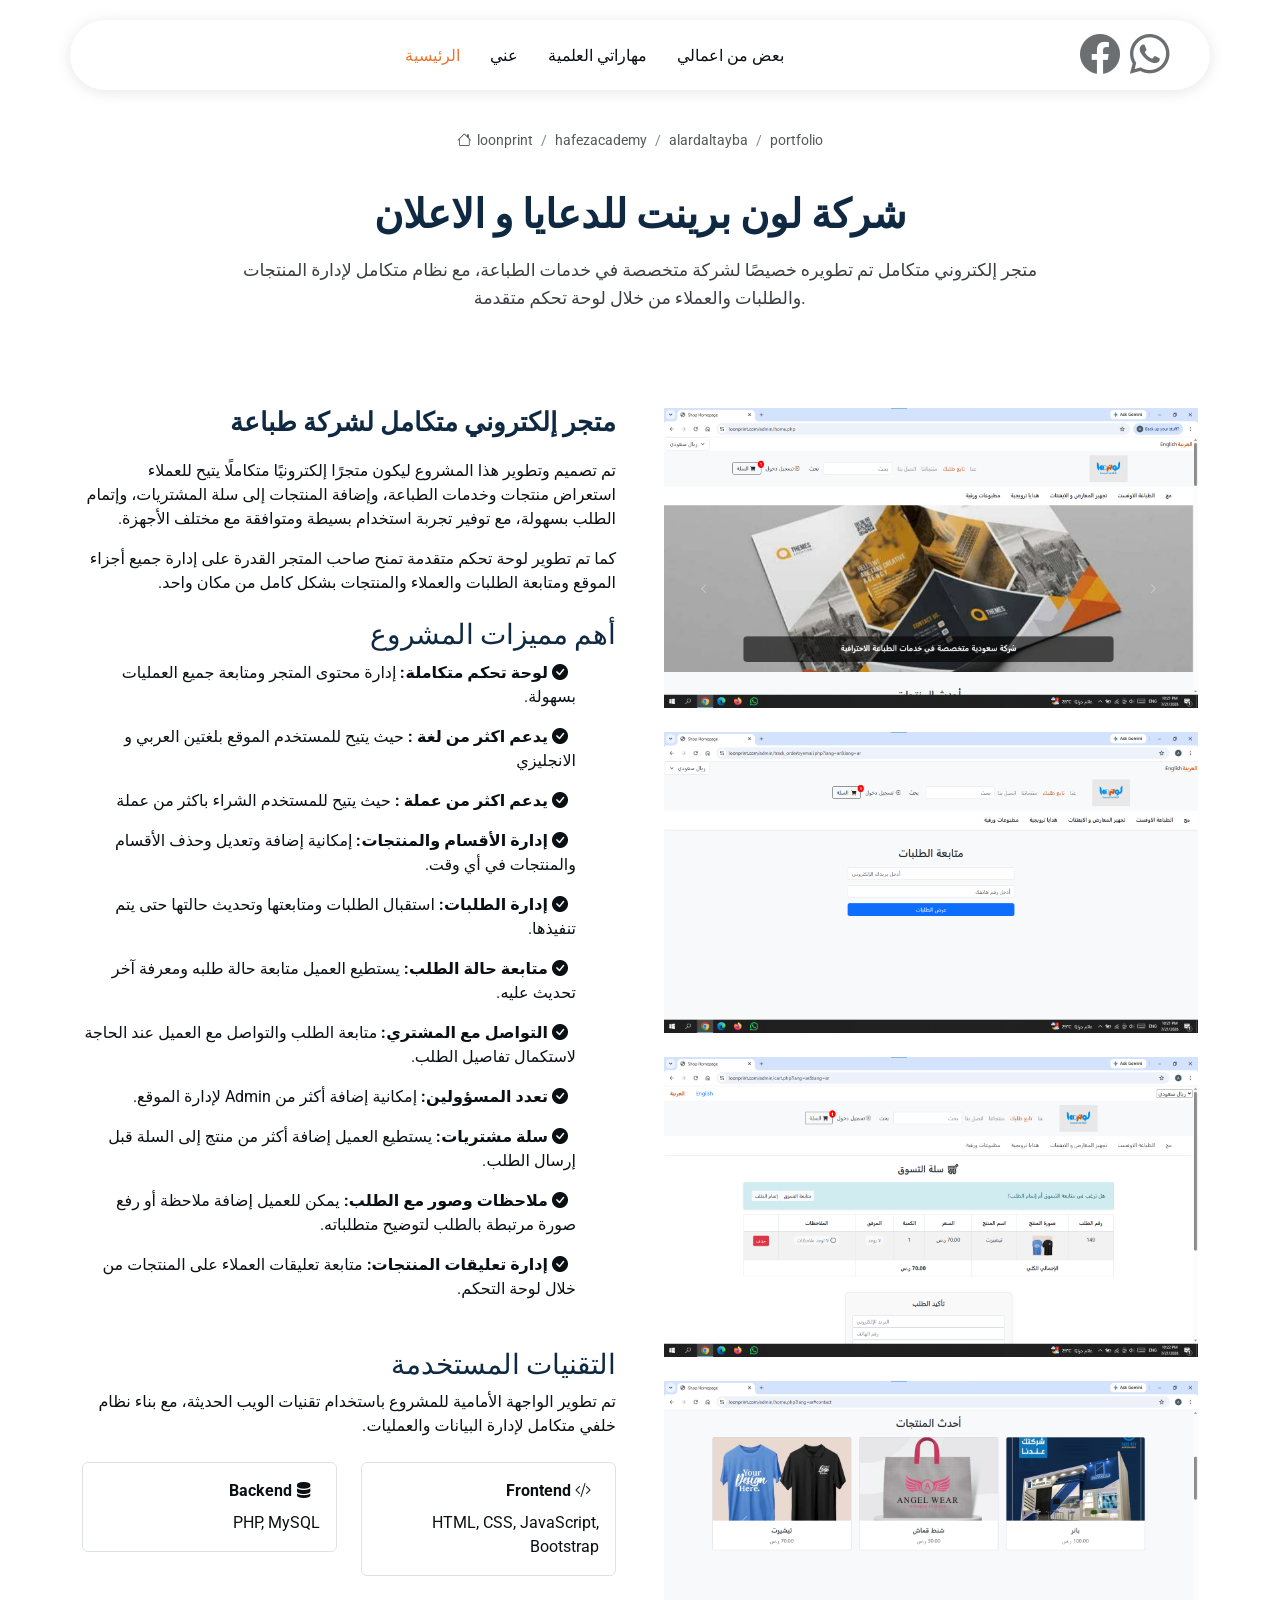
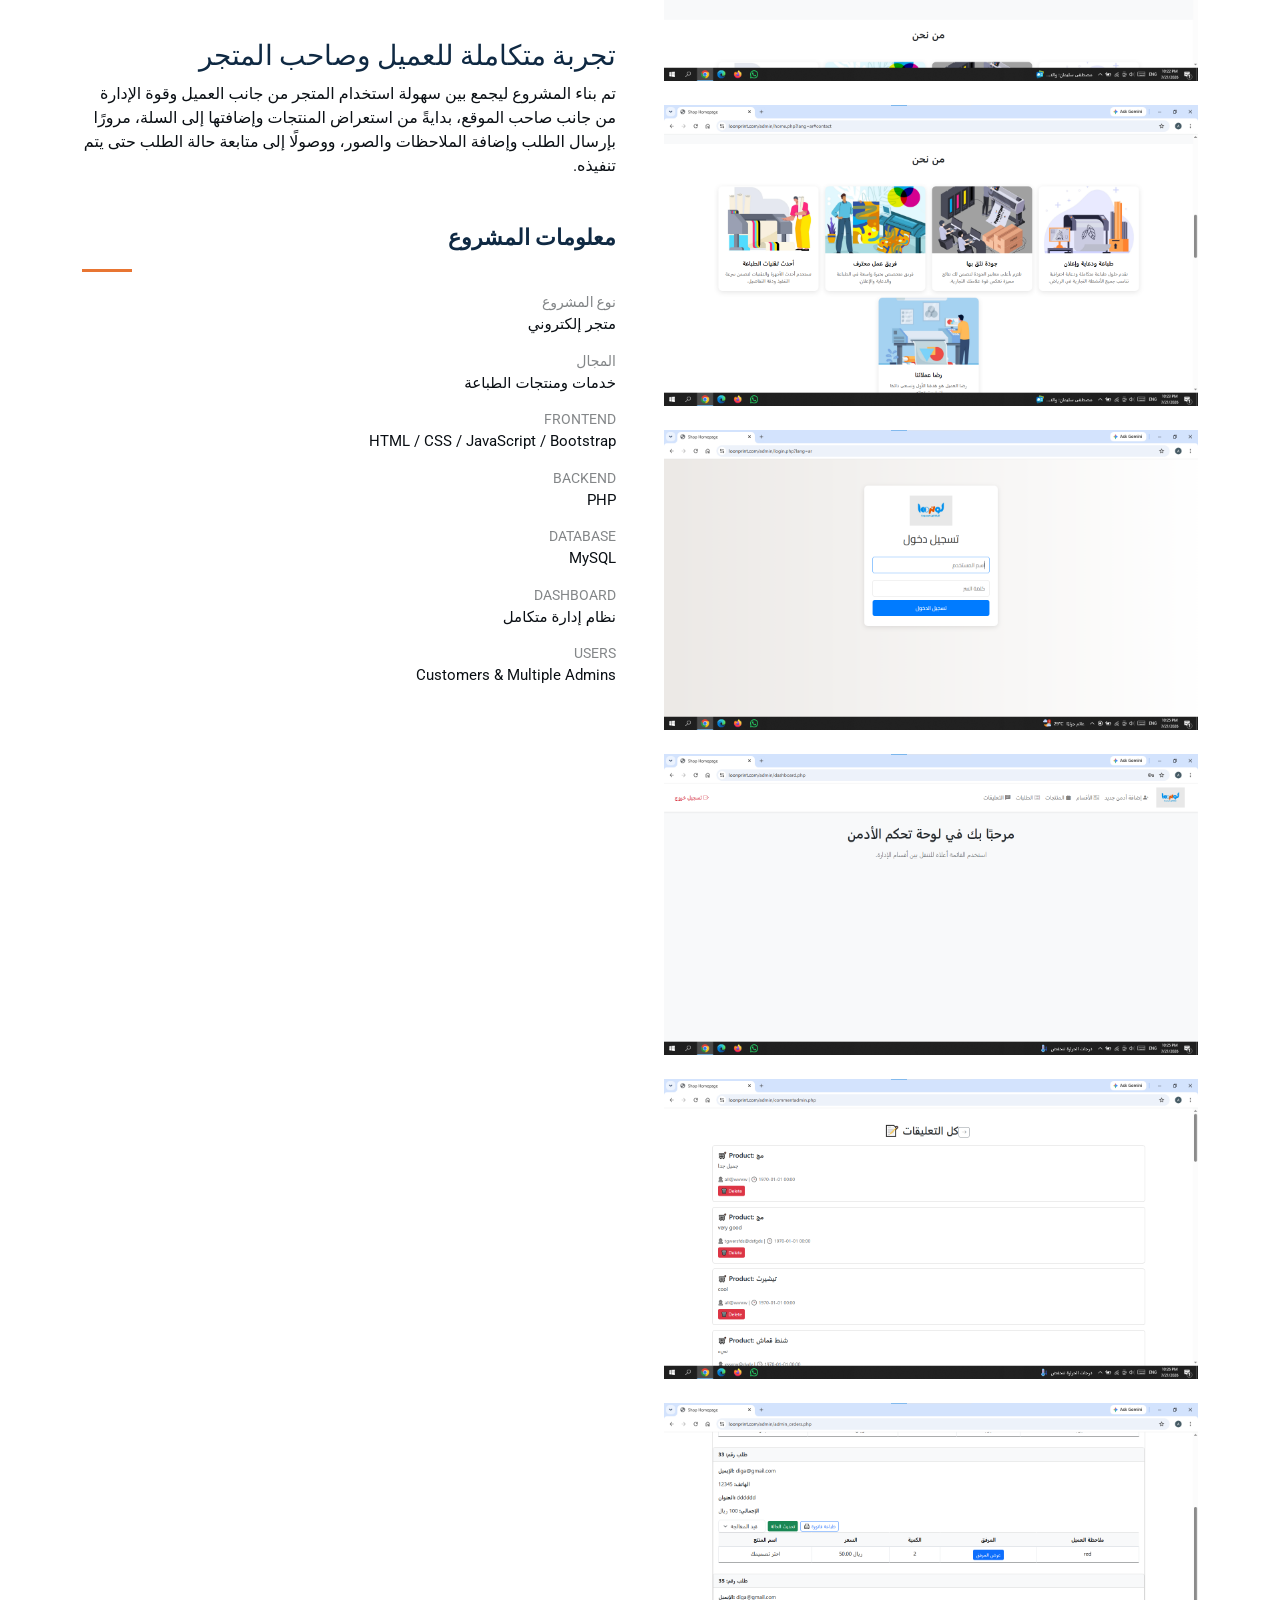
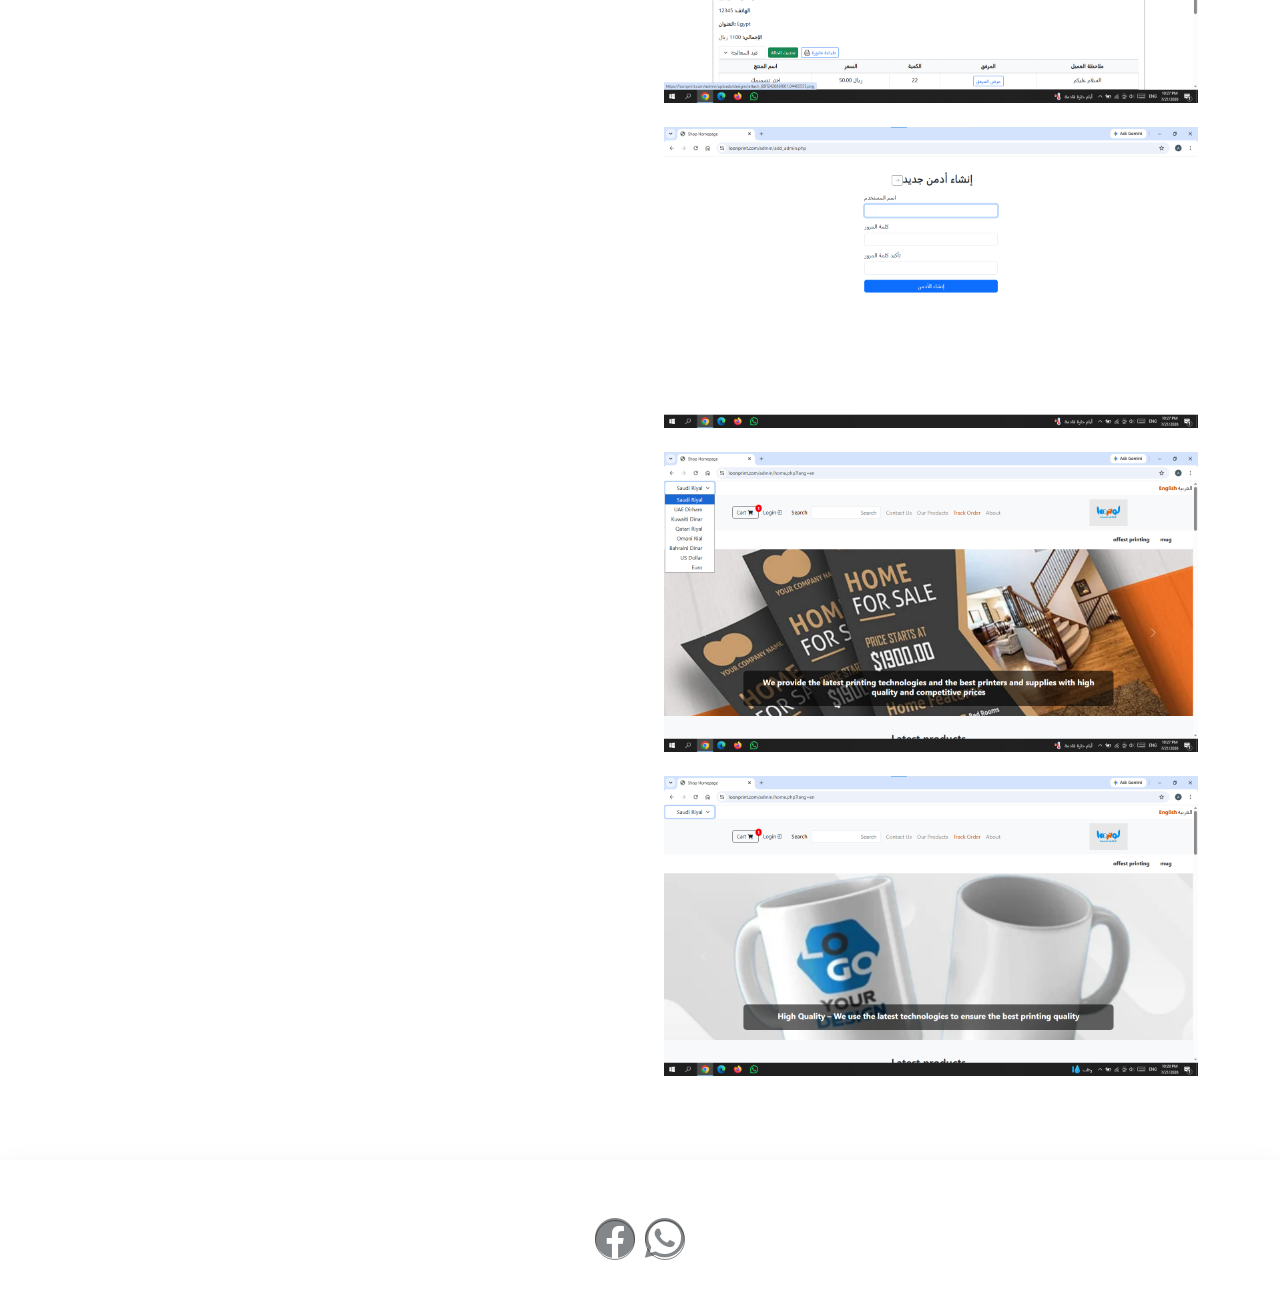
==== commit 0826ffa0: "update new" ====
--- a/portfolio-details.html
+++ b/portfolio-details.html
@@ -1,15 +1,15 @@
 <!DOCTYPE html>
-<html lang="en">
+<html lang="ar">
 
 <head>
   <meta charset="utf-8">
   <meta content="width=device-width, initial-scale=1.0" name="viewport">
-  <title>Portfolio Details - EasyFolio Bootstrap Template</title>
+  <title>ALAA GAMAL-WEBSITE</title>
   <meta name="description" content="">
   <meta name="keywords" content="">
 
   <!-- Favicons -->
-  <link href="assets/img/favicon.png" rel="icon">
+ 
   <link href="assets/img/apple-touch-icon.png" rel="apple-touch-icon">
 
   <!-- Fonts -->
@@ -36,170 +36,322 @@
   ======================================================== -->
 </head>
 
-<body class="portfolio-details-page">
-
-  <header id="header" class="header d-flex align-items-center sticky-top">
+<body class="portfolio-details-page" lang="ar">
+
+   <header id="header" class="header d-flex align-items-center sticky-top">
     <div class="header-container container-fluid container-xl position-relative d-flex align-items-center justify-content-between">
 
       <a href="index.html" class="logo d-flex align-items-center me-auto me-xl-0">
         <!-- Uncomment the line below if you also wish to use an image logo -->
         <!-- <img src="assets/img/logo.webp" alt=""> -->
-        <h1 class="sitename">EasyFolio</h1>
+        <h1 class="sitename"></h1>
       </a>
 
       <nav id="navmenu" class="navmenu">
         <ul>
-          <li><a href="#hero">Home</a></li>
-          <li><a href="#about">About</a></li>
-          <li><a href="#resume">Resume</a></li>
-          <li><a href="#portfolio">Portfolio</a></li>
-          <li><a href="#services">Services</a></li>
-          <li class="dropdown"><a href="#"><span>Dropdown</span> <i class="bi bi-chevron-down toggle-dropdown"></i></a>
-            <ul>
-              <li><a href="#">Dropdown 1</a></li>
-              <li class="dropdown"><a href="#"><span>Deep Dropdown</span> <i class="bi bi-chevron-down toggle-dropdown"></i></a>
-                <ul>
-                  <li><a href="#">Deep Dropdown 1</a></li>
-                  <li><a href="#">Deep Dropdown 2</a></li>
-                  <li><a href="#">Deep Dropdown 3</a></li>
-                  <li><a href="#">Deep Dropdown 4</a></li>
-                  <li><a href="#">Deep Dropdown 5</a></li>
-                </ul>
-              </li>
-              <li><a href="#">Dropdown 2</a></li>
-              <li><a href="#">Dropdown 3</a></li>
-              <li><a href="#">Dropdown 4</a></li>
-            </ul>
-          </li>
-          <li><a href="#contact">Contact</a></li>
-        </ul>
-        <i class="mobile-nav-toggle d-xl-none bi bi-list"></i>
+          <li><a href="index.html#hero" class="active">الرئيسية</a></li>
+          <li><a href="index.html#about">عني</a></li>
+          <li><a href="index.html#resume">مهاراتي العلمية</a></li>
+          <li><a href="portfolio-details.html">بعض من اعمالي</a></li>
+        
+         
+         
+       
       </nav>
 
       <div class="header-social-links">
-        <a href="#" class="twitter"><i class="bi bi-twitter-x"></i></a>
-        <a href="#" class="facebook"><i class="bi bi-facebook"></i></a>
-        <a href="#" class="instagram"><i class="bi bi-instagram"></i></a>
-        <a href="#" class="linkedin"><i class="bi bi-linkedin"></i></a>
+       
+       <a href="https://www.facebook.com/share/1EPSGTmm4g/?mibextid=wwXIfr" target="_blank"><i class="bi bi-facebook fs-1"></i></a>
+         <a href="https://wa.me/201016697034" class="whatsapp" target="_blank"><i class="bi bi-whatsapp fs-1"></i></a>
+       
+       
+        
       </div>
 
     </div>
   </header>
 
-  <main class="main">
+  <main class="main" lang="ar">
 
     <!-- Page Title -->
     <div class="page-title">
       <div class="breadcrumbs">
         <nav aria-label="breadcrumb">
           <ol class="breadcrumb">
-            <li class="breadcrumb-item"><a href="#"><i class="bi bi-house"></i> Home</a></li>
-            <li class="breadcrumb-item"><a href="#">Category</a></li>
-            <li class="breadcrumb-item active current">Portfolio Details</li>
+            <li class="breadcrumb-item" current  active><a href="#"><i class="bi bi-house"></i> loonprint</a></li>
+            <li class="breadcrumb-item"><a href="hafezacademy.html">hafezacademy</a></li>
+            <li class="breadcrumb-item"><a href="alardaltatba.html">alardaltayba</a></li>
+            <li class="breadcrumb-item"><a href="portfolio.html">portfolio</a></li>
           </ol>
         </nav>
       </div>
-
-      <div class="title-wrapper">
-        <h1>Portfolio Details</h1>
-        <p>Lorem ipsum dolor sit amet, consectetur adipiscing elit. Ut elit tellus, luctus nec ullamcorper mattis, pulvinar dapibus leo.</p>
-      </div>
-    </div><!-- End Page Title -->
-
-    <!-- Portfolio Details Section -->
-    <section id="portfolio-details" class="portfolio-details section">
-
-      <div class="container" data-aos="fade-up">
-
-        <div class="row gy-4 g-lg-5">
-          <div class="col-lg-6">
-            <img src="assets/img/portfolio/portfolio-1.webp" class="img-fluid mb-4" alt="">
-            <img src="assets/img/portfolio/portfolio-10.webp" class="img-fluid mb-4" alt="">
-            <img src="assets/img/portfolio/portfolio-7.webp" class="img-fluid mb-4" alt="">
-            <img src="assets/img/portfolio/portfolio-4.webp" class="img-fluid mb-4" alt="">
-            <img src="assets/img/portfolio/portfolio-5.webp" class="img-fluid mb-4" alt="">
-            <img src="assets/img/portfolio/portfolio-11.webp" class="img-fluid mb-4" alt="">
-            <img src="assets/img/portfolio/portfolio-8.webp" class="img-fluid mb-4" alt="">
+<div class="title-wrapper">
+  <h1>شركة لون برينت للدعايا و الاعلان</h1>
+  <p>
+    متجر إلكتروني متكامل تم تطويره خصيصًا لشركة متخصصة في خدمات الطباعة،
+    مع نظام متكامل لإدارة المنتجات والطلبات والعملاء من خلال لوحة تحكم متقدمة.
+  </p>
+</div>
+</div><!-- End Page Title -->
+
+<!-- Portfolio Details Section -->
+<section id="portfolio-details" class="portfolio-details section" lang="ar" dir="rtl">
+
+  <div class="container" data-aos="fade-up">
+
+    <div class="row gy-4 g-lg-5">
+
+     <div class="col-lg-6">
+            <img src="assets/img/loonprint/Annotation 2026-07-21 222122.png" class="img-fluid mb-4" alt="">
+            <img src="assets/img/loonprint/Annotation 2026-07-21 222147.png" class="img-fluid mb-4" alt="">
+            <img src="assets/img/loonprint/Annotation 2026-07-21 222211.png" class="img-fluid mb-4" alt="">
+            <img src="assets/img/loonprint/Annotation 2026-07-21 222239.png" class="img-fluid mb-4" alt="">
+            <img src="assets/img/loonprint/Annotation 2026-07-21 222315.png" class="img-fluid mb-4" alt="">
+            <img src="assets/img/loonprint/Annotation 2026-07-21 222520.png" class="img-fluid mb-4" alt="">
+            <img src="assets/img/loonprint/Annotation 2026-07-21 222605.png" class="img-fluid mb-4" alt="">
+             <img src="assets/img/loonprint/Annotation 2026-07-21 222642.png" class="img-fluid mb-4" alt="">
+             <img src="assets/img/loonprint/Annotation 2026-07-21 222712.png" class="img-fluid mb-4" alt="">
+              <img src="assets/img/loonprint/Annotation 2026-07-21 222732.png" class="img-fluid mb-4" alt="">
+               <img src="assets/img/loonprint/Annotation 2026-07-21 222759.png" class="img-fluid mb-4" alt="">
+               <img src="assets/img/loonprint/Annotation 2026-07-21 222817.png" class="img-fluid mb-4" alt="">
           </div>
-
-          <div class="col-lg-6">
-
-            <div class="position-sticky" style="top: 40px">
-              <div class="portfolio-description">
-                <h2>This is an example of portfolio details</h2>
-                <p>
-                  Autem ipsum nam porro corporis rerum. Quis eos dolorem eos itaque inventore commodi labore quia quia. Exercitationem repudiandae officiis neque suscipit non officia eaque itaque enim. Voluptatem officia accusantium nesciunt est omnis tempora consectetur dignissimos. Sequi nulla at esse enim cum deserunt eius.
-                </p>
-                <p>
-                  Amet consequatur qui dolore veniam voluptatem voluptatem sit. Non aspernatur atque natus ut cum nam et. Praesentium error dolores rerum minus sequi quia veritatis eum. Eos et doloribus doloremque nesciunt molestiae laboriosam.
-                </p>
-
-                <div class="testimonial-item">
-                  <p>
-                    <i class="bi bi-quote quote-icon-left"></i>
-                    <span>Export tempor illum tamen malis malis eram quae irure esse labore quem cillum quid cillum eram malis quorum velit fore eram velit sunt aliqua noster fugiat irure amet legam anim culpa.</span>
-                    <i class="bi bi-quote quote-icon-right"></i>
-                  </p>
-                  <div>
-                    <img src="assets/img/person/person-f-5.webp" class="testimonial-img" alt="">
-                    <h3>Sara Wilsson</h3>
-                    <h4>Designer</h4>
+        
+
+      <!-- Project Details -->
+      <div class="col-lg-6">
+
+        <div class="position-sticky" style="top: 40px">
+
+          <div class="portfolio-description">
+
+            <h2>متجر إلكتروني متكامل لشركة طباعة</h2>
+
+            <p>
+              تم تصميم وتطوير هذا المشروع ليكون متجرًا إلكترونيًا متكاملًا
+              يتيح للعملاء استعراض منتجات وخدمات الطباعة، وإضافة المنتجات
+              إلى سلة المشتريات، وإتمام الطلب بسهولة، مع توفير تجربة استخدام
+              بسيطة ومتوافقة مع مختلف الأجهزة.
+            </p>
+
+            <p>
+              كما تم تطوير لوحة تحكم متقدمة تمنح صاحب المتجر القدرة على
+              إدارة جميع أجزاء الموقع ومتابعة الطلبات والعملاء والمنتجات
+              بشكل كامل من مكان واحد.
+            </p>
+
+
+            <!-- Features -->
+            <div class="mt-4">
+
+              <h3>أهم مميزات المشروع</h3>
+
+              <ul class="list-unstyled">
+
+                <li class="mb-3">
+                  <i class="bi bi-check-circle-fill me-2"></i>
+                  <strong>لوحة تحكم متكاملة:</strong>
+                  إدارة محتوى المتجر ومتابعة جميع العمليات بسهولة.
+                </li>
+
+                 <li class="mb-3">
+                  <i class="bi bi-check-circle-fill me-2"></i>
+                  <strong> يدعم اكثر من لغة :</strong>
+                 حيث يتيح للمستخدم الموقع بلغتين العربي و الانجليزي
+                </li>
+
+                 <li class="mb-3">
+                  <i class="bi bi-check-circle-fill me-2"></i>
+                  <strong> يدعم اكثر من عملة :</strong>
+                 حيث يتيح للمستخدم    الشراء باكثر من عملة 
+                </li>
+
+                <li class="mb-3">
+                  <i class="bi bi-check-circle-fill me-2"></i>
+                  <strong>إدارة الأقسام والمنتجات:</strong>
+                  إمكانية إضافة وتعديل وحذف الأقسام والمنتجات في أي وقت.
+                </li>
+
+                <li class="mb-3">
+                  <i class="bi bi-check-circle-fill me-2"></i>
+                  <strong>إدارة الطلبات:</strong>
+                  استقبال الطلبات ومتابعتها وتحديث حالتها حتى يتم تنفيذها.
+                </li>
+
+                <li class="mb-3">
+                  <i class="bi bi-check-circle-fill me-2"></i>
+                  <strong>متابعة حالة الطلب:</strong>
+                  يستطيع العميل متابعة حالة طلبه ومعرفة آخر تحديث عليه.
+                </li>
+
+                <li class="mb-3">
+                  <i class="bi bi-check-circle-fill me-2"></i>
+                  <strong>التواصل مع المشتري:</strong>
+                  متابعة الطلب والتواصل مع العميل عند الحاجة لاستكمال
+                  تفاصيل الطلب.
+                </li>
+
+                <li class="mb-3">
+                  <i class="bi bi-check-circle-fill me-2"></i>
+                  <strong>تعدد المسؤولين:</strong>
+                  إمكانية إضافة أكثر من Admin لإدارة الموقع.
+                </li>
+
+                <li class="mb-3">
+                  <i class="bi bi-check-circle-fill me-2"></i>
+                  <strong>سلة مشتريات:</strong>
+                  يستطيع العميل إضافة أكثر من منتج إلى السلة قبل إرسال الطلب.
+                </li>
+
+                <li class="mb-3">
+                  <i class="bi bi-check-circle-fill me-2"></i>
+                  <strong>ملاحظات وصور مع الطلب:</strong>
+                  يمكن للعميل إضافة ملاحظة أو رفع صورة مرتبطة بالطلب
+                  لتوضيح متطلباته.
+                </li>
+
+                <li class="mb-3">
+                  <i class="bi bi-check-circle-fill me-2"></i>
+                  <strong>إدارة تعليقات المنتجات:</strong>
+                  متابعة تعليقات العملاء على المنتجات من خلال لوحة التحكم.
+                </li>
+
+              </ul>
+
+            </div>
+
+
+            <!-- Technologies -->
+            <div class="mt-5">
+
+              <h3>التقنيات المستخدمة</h3>
+
+              <p>
+                تم تطوير الواجهة الأمامية للمشروع باستخدام تقنيات الويب
+                الحديثة، مع بناء نظام خلفي متكامل لإدارة البيانات والعمليات.
+              </p>
+
+              <div class="row mt-4">
+
+                <div class="col-md-6 mb-3">
+                  <div class="p-3 border rounded">
+                    <i class="bi bi-code-slash me-2"></i>
+                    <strong>Frontend</strong>
+                    <p class="mb-0 mt-2">
+                      HTML, CSS, JavaScript, Bootstrap
+                    </p>
                   </div>
                 </div>
 
-                <p>
-                  Impedit ipsum quae et aliquid doloribus et voluptatem quasi. Perspiciatis occaecati earum et magnam animi. Quibusdam non qui ea vitae suscipit vitae sunt. Repudiandae incidunt cumque minus deserunt assumenda tempore. Delectus voluptas necessitatibus est.
-                </p>
-
-                <p>
-                  Sunt voluptatum sapiente facilis quo odio aut ipsum repellat debitis. Molestiae et autem libero. Explicabo et quod necessitatibus similique quis dolor eum. Numquam eaque praesentium rem et qui nesciunt.
-                </p>
+                <div class="col-md-6 mb-3">
+                  <div class="p-3 border rounded">
+                    <i class="bi bi-server me-2"></i>
+                    <strong>Backend</strong>
+                    <p class="mb-0 mt-2">
+                      PHP, MySQL
+                    </p>
+                  </div>
+                </div>
 
               </div>
 
-              <div class="portfolio-info mt-5">
-                <h3>Project information</h3>
-                <ul>
-                  <li><strong>Category</strong> Web design</li>
-                  <li><strong>Client</strong> ASU Company</li>
-                  <li><strong>Project date</strong> 01 March, 2020</li>
-                  <li><strong>Project URL</strong> <a href="#">www.example.com</a></li>
-                  <li><a href="#" class="btn-visit align-self-start">Visit Website</a></li>
-                </ul>
-              </div>
             </div>
 
+
+            <!-- Project Highlight -->
+            <div class="mt-5">
+
+              <h3>تجربة متكاملة للعميل وصاحب المتجر</h3>
+
+              <p>
+                تم بناء المشروع ليجمع بين سهولة استخدام المتجر من جانب العميل
+                وقوة الإدارة من جانب صاحب الموقع، بدايةً من استعراض المنتجات
+                وإضافتها إلى السلة، مرورًا بإرسال الطلب وإضافة الملاحظات
+                والصور، ووصولًا إلى متابعة حالة الطلب حتى يتم تنفيذه.
+              </p>
+
+            </div>
+
           </div>
+
+
+          <!-- Project Information -->
+          <div class="portfolio-info mt-5">
+
+            <h3>معلومات المشروع</h3>
+
+            <ul>
+
+              <li>
+                <strong>نوع المشروع</strong>
+                متجر إلكتروني
+              </li>
+
+              <li>
+                <strong>المجال</strong>
+                خدمات ومنتجات الطباعة
+              </li>
+
+              <li>
+                <strong>Frontend</strong>
+                HTML / CSS / JavaScript / Bootstrap
+              </li>
+
+              <li>
+                <strong>Backend</strong>
+                PHP
+              </li>
+
+              <li>
+                <strong>Database</strong>
+                MySQL
+              </li>
+
+              <li>
+                <strong>Dashboard</strong>
+                نظام إدارة متكامل
+              </li>
+
+              <li>
+                <strong>Users</strong>
+                Customers & Multiple Admins
+              </li>
+
+            </ul>
+
+          </div>
+
         </div>
 
       </div>
 
-    </section><!-- /Portfolio Details Section -->
+
+     
+
+    </div>
+
+  </div>
+
+</section>
+<!-- /Portfolio Details Section -->
 
   </main>
 
-  <footer id="footer" class="footer">
+   <footer id="footer" class="footer">
 
     <div class="container">
-      <div class="copyright text-center ">
-        <p>© <span>Copyright</span> <strong class="px-1 sitename">EasyFolio</strong> <span>All Rights Reserved</span></p>
+     
+      <div class="social-links d-flex justify-content-center">
+       
+        <a href="https://www.facebook.com/share/1EPSGTmm4g/?mibextid=wwXIfr" target="_blank"><i class="bi bi-facebook fs-1"></i></a>
+         <a href="https://wa.me/201016697034" class="whatsapp" target="_blank"><i class="bi bi-whatsapp fs-1"></i></a>
+       
+       
       </div>
-      <div class="social-links d-flex justify-content-center">
-        <a href=""><i class="bi bi-twitter-x"></i></a>
-        <a href=""><i class="bi bi-facebook"></i></a>
-        <a href=""><i class="bi bi-instagram"></i></a>
-        <a href=""><i class="bi bi-linkedin"></i></a>
-      </div>
-      <div class="credits">
-        <!-- All the links in the footer should remain intact. -->
-        <!-- You can delete the links only if you've purchased the pro version. -->
-        <!-- Licensing information: https://bootstrapmade.com/license/ -->
-        <!-- Purchase the pro version with working PHP/AJAX contact form: [buy-url] -->
-        Designed by <a href="https://bootstrapmade.com/">BootstrapMade</a>
-      </div>
+      
     </div>
 
   </footer>
+
 
   <!-- Scroll Top -->
   <a href="#" id="scroll-top" class="scroll-top d-flex align-items-center justify-content-center"><i class="bi bi-arrow-up-short"></i></a>
--- a/assets/css/main.css
+++ b/assets/css/main.css
@@ -1030,15 +1030,6 @@
   
 }
 
-.resume .resume-wrapper .timeline::before {
-  content: "";
-  position: absolute;
- right: 19%;
-  top: 0;
-  height: 100%;
-  width: 2px;
-  background-color: color-mix(in srgb, var(--accent-color), transparent 85%);
-}
 
 .resume .resume-wrapper .timeline .timeline-item {
   display: flex;
